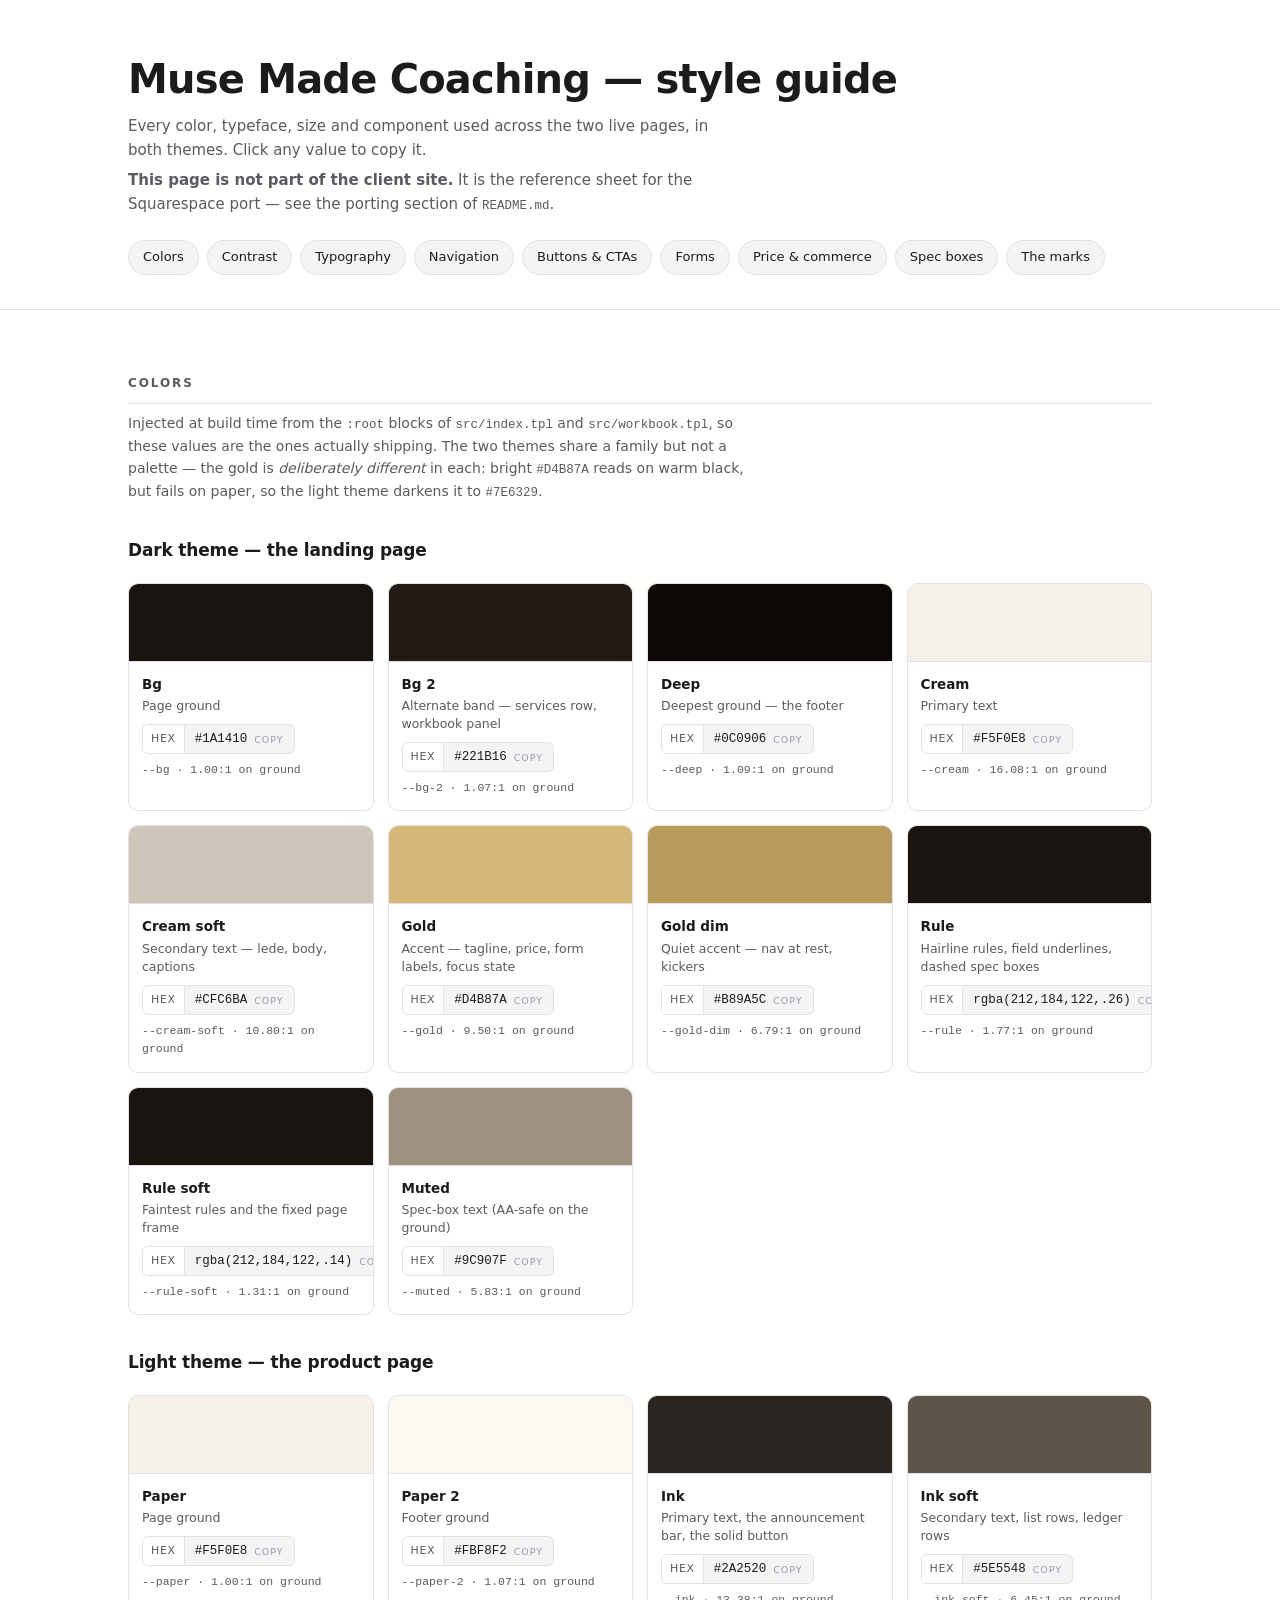
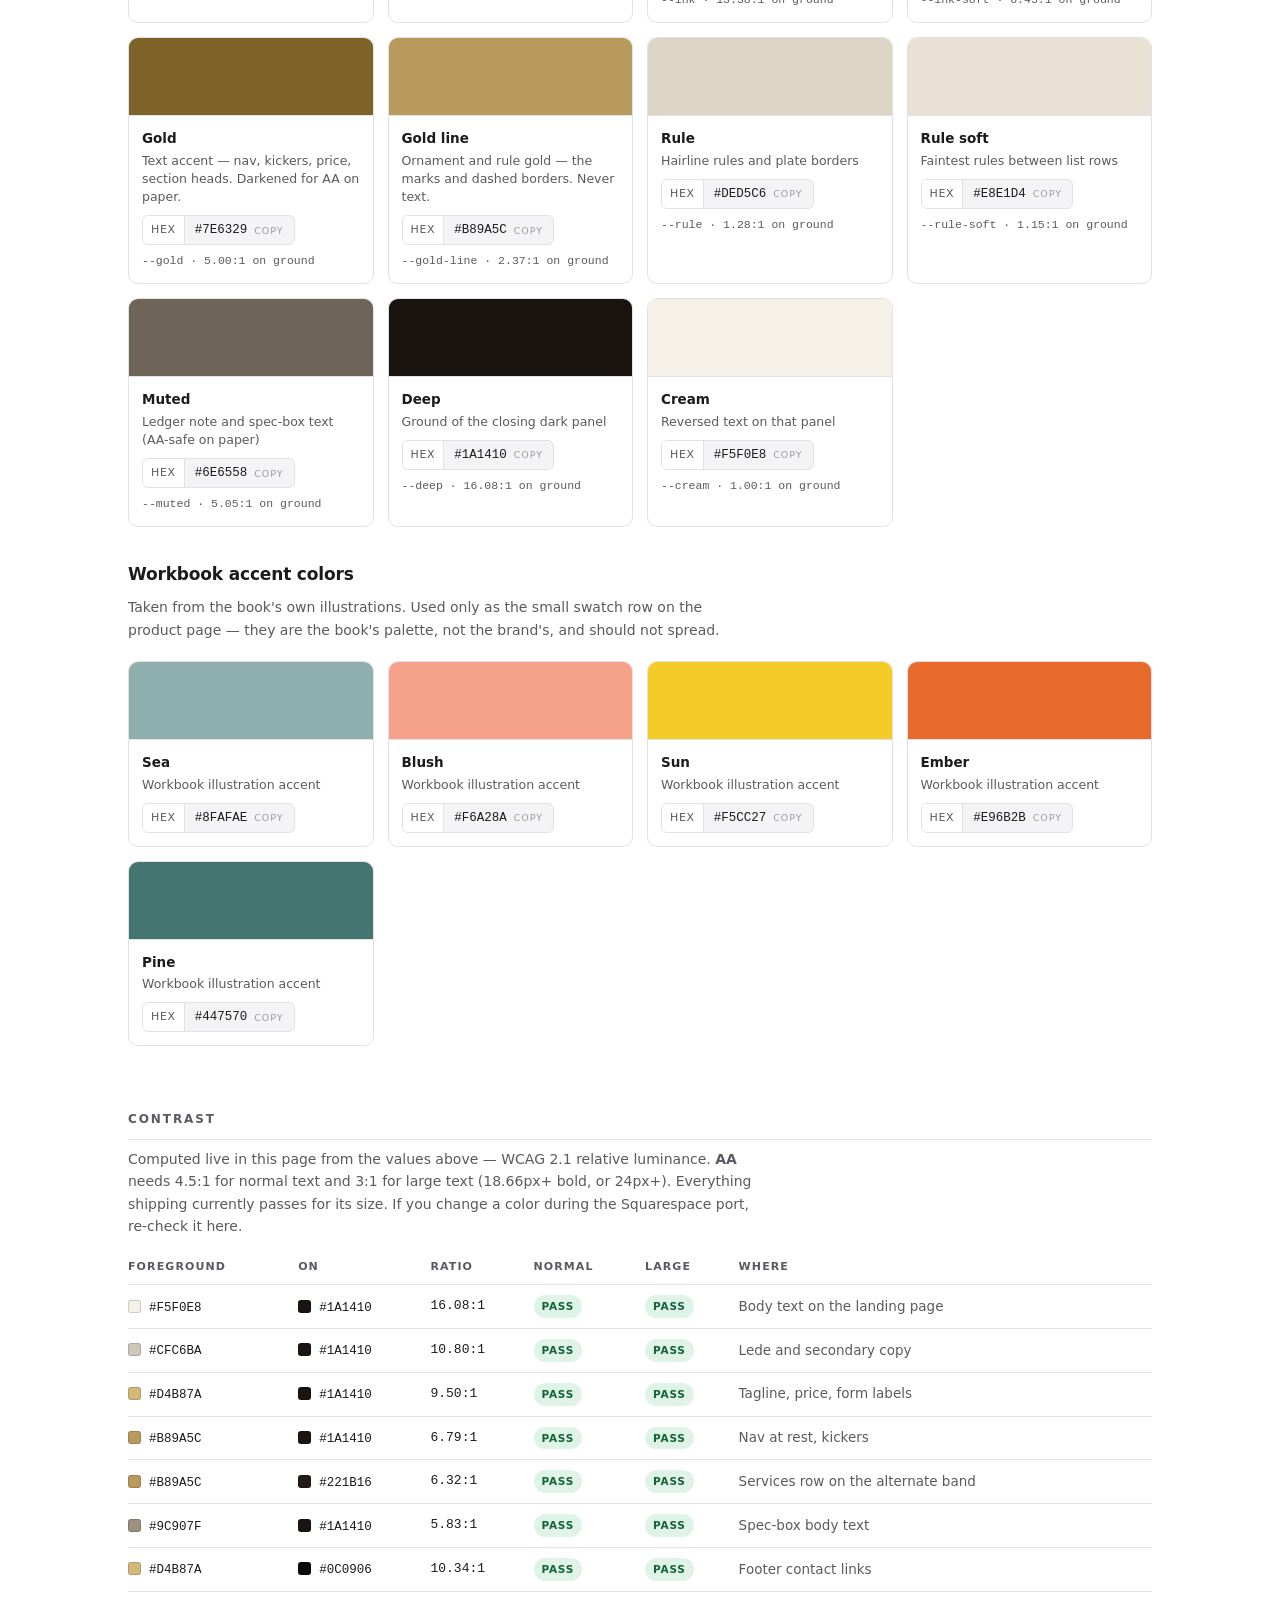
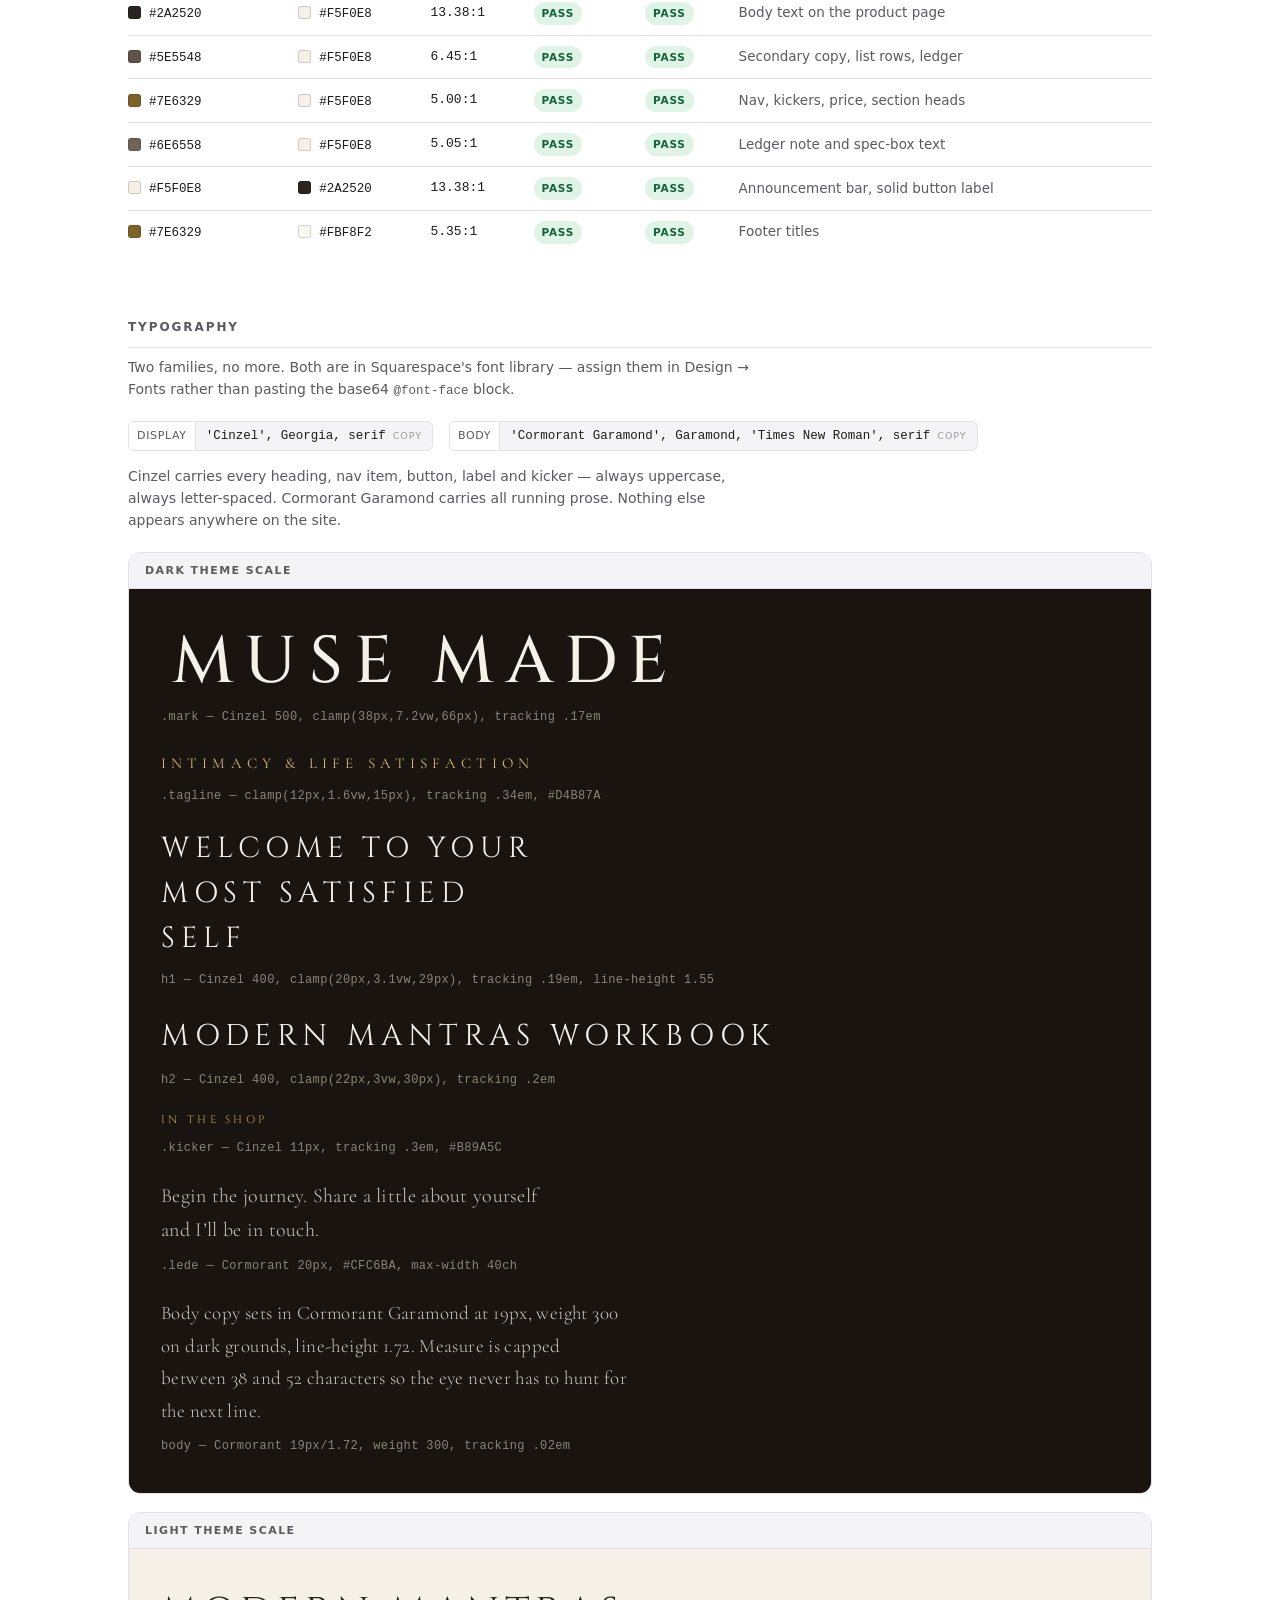
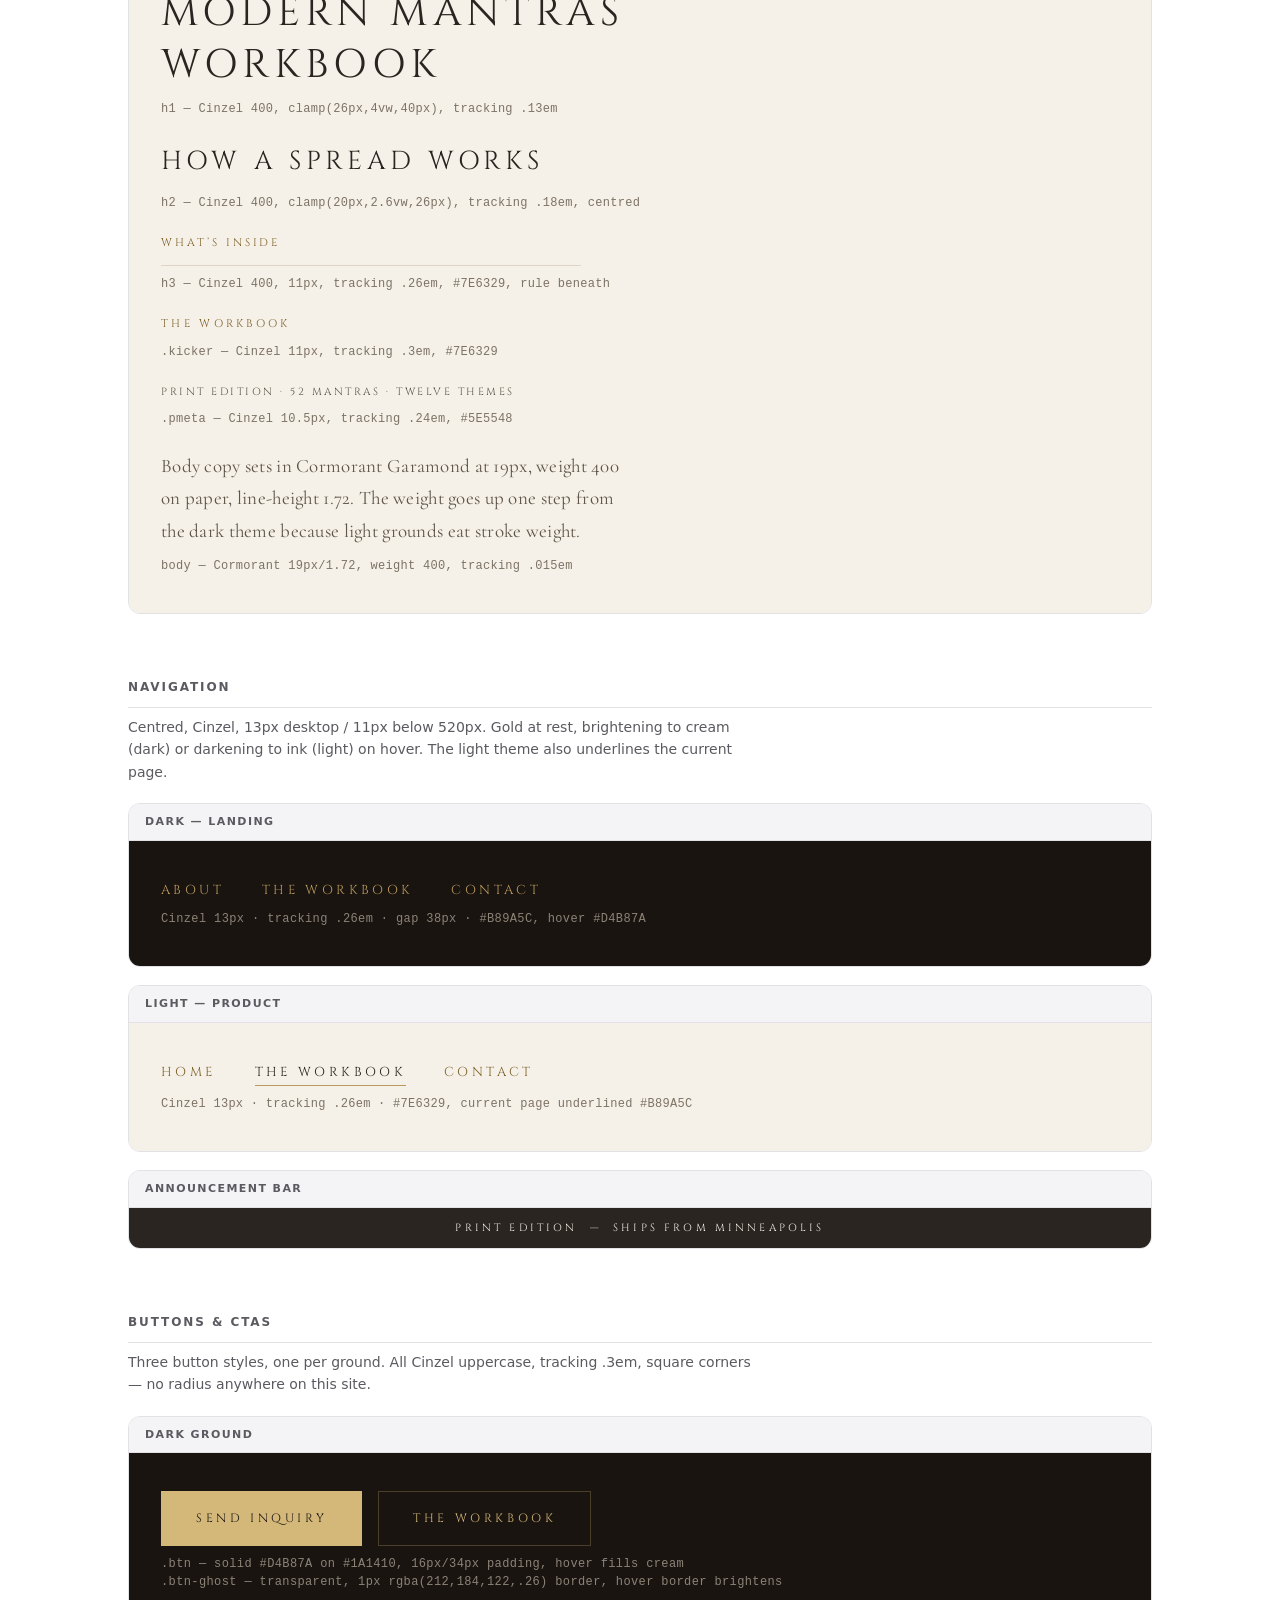
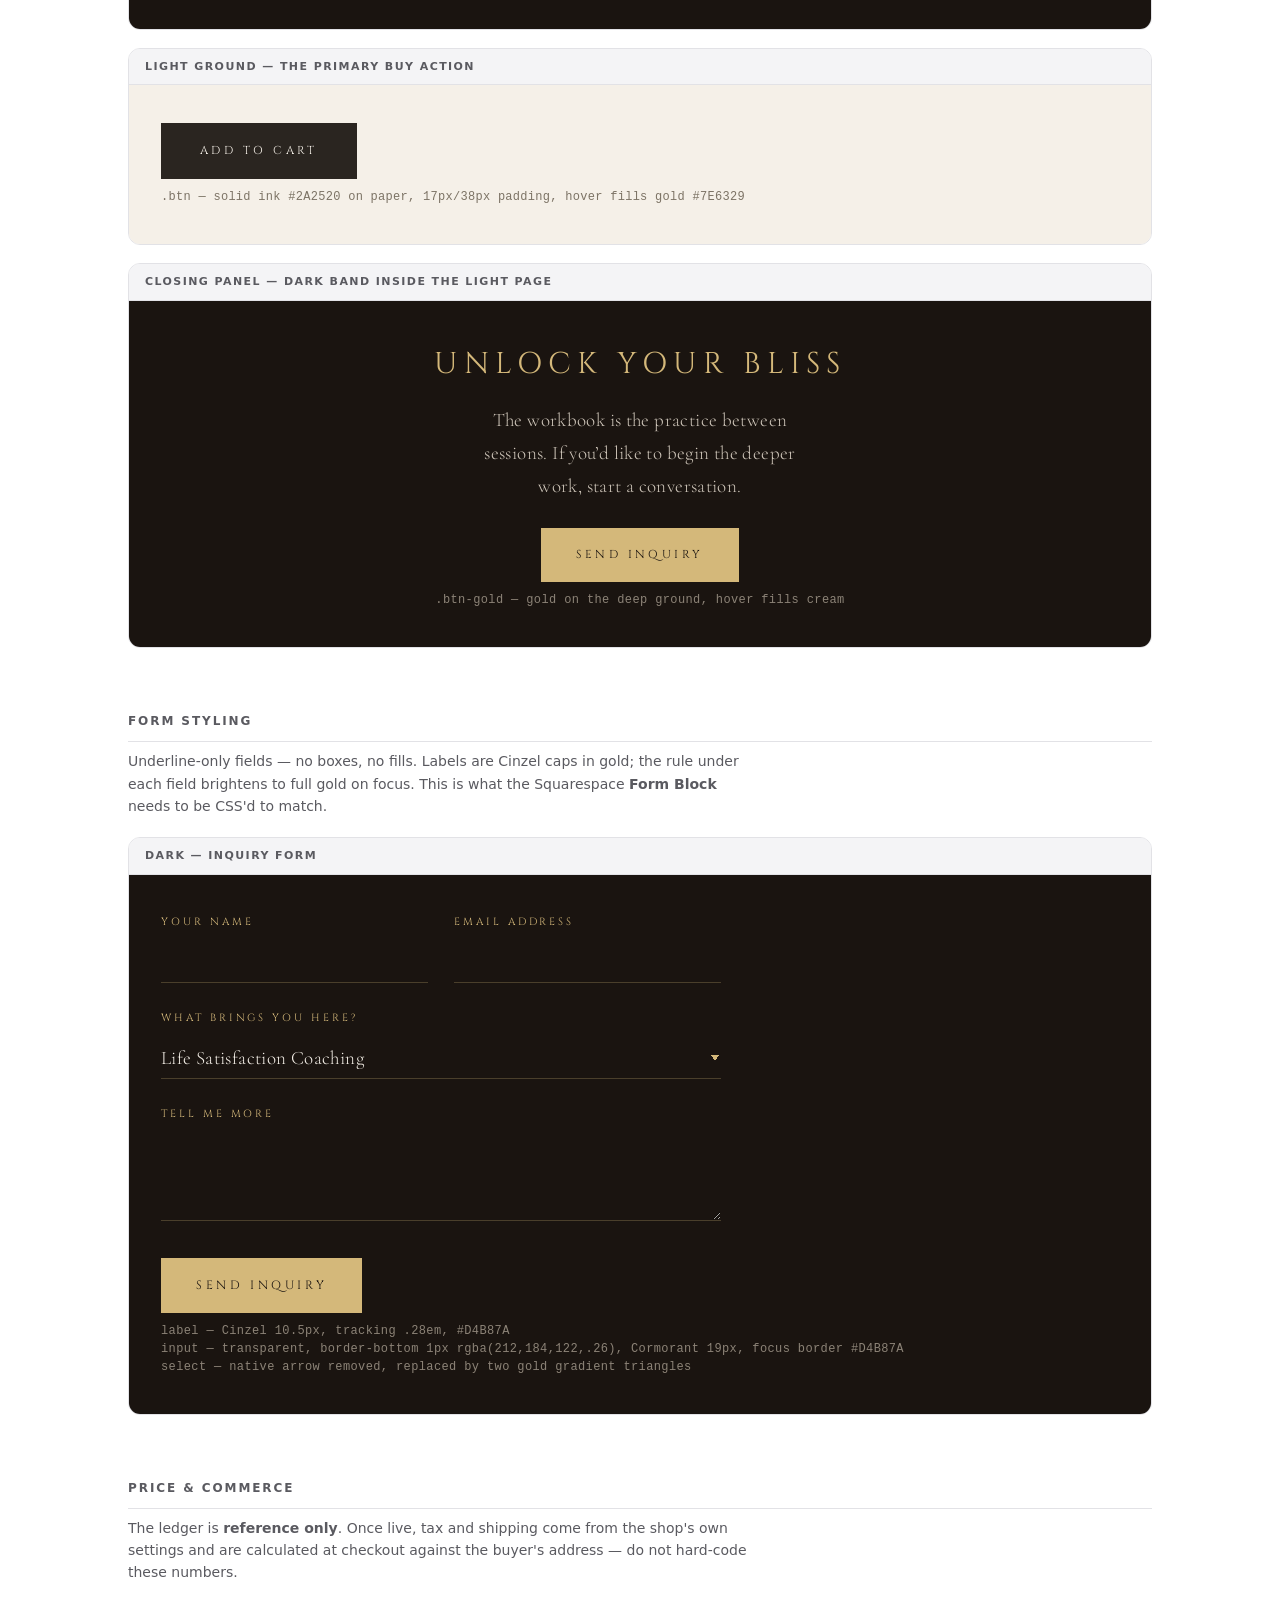
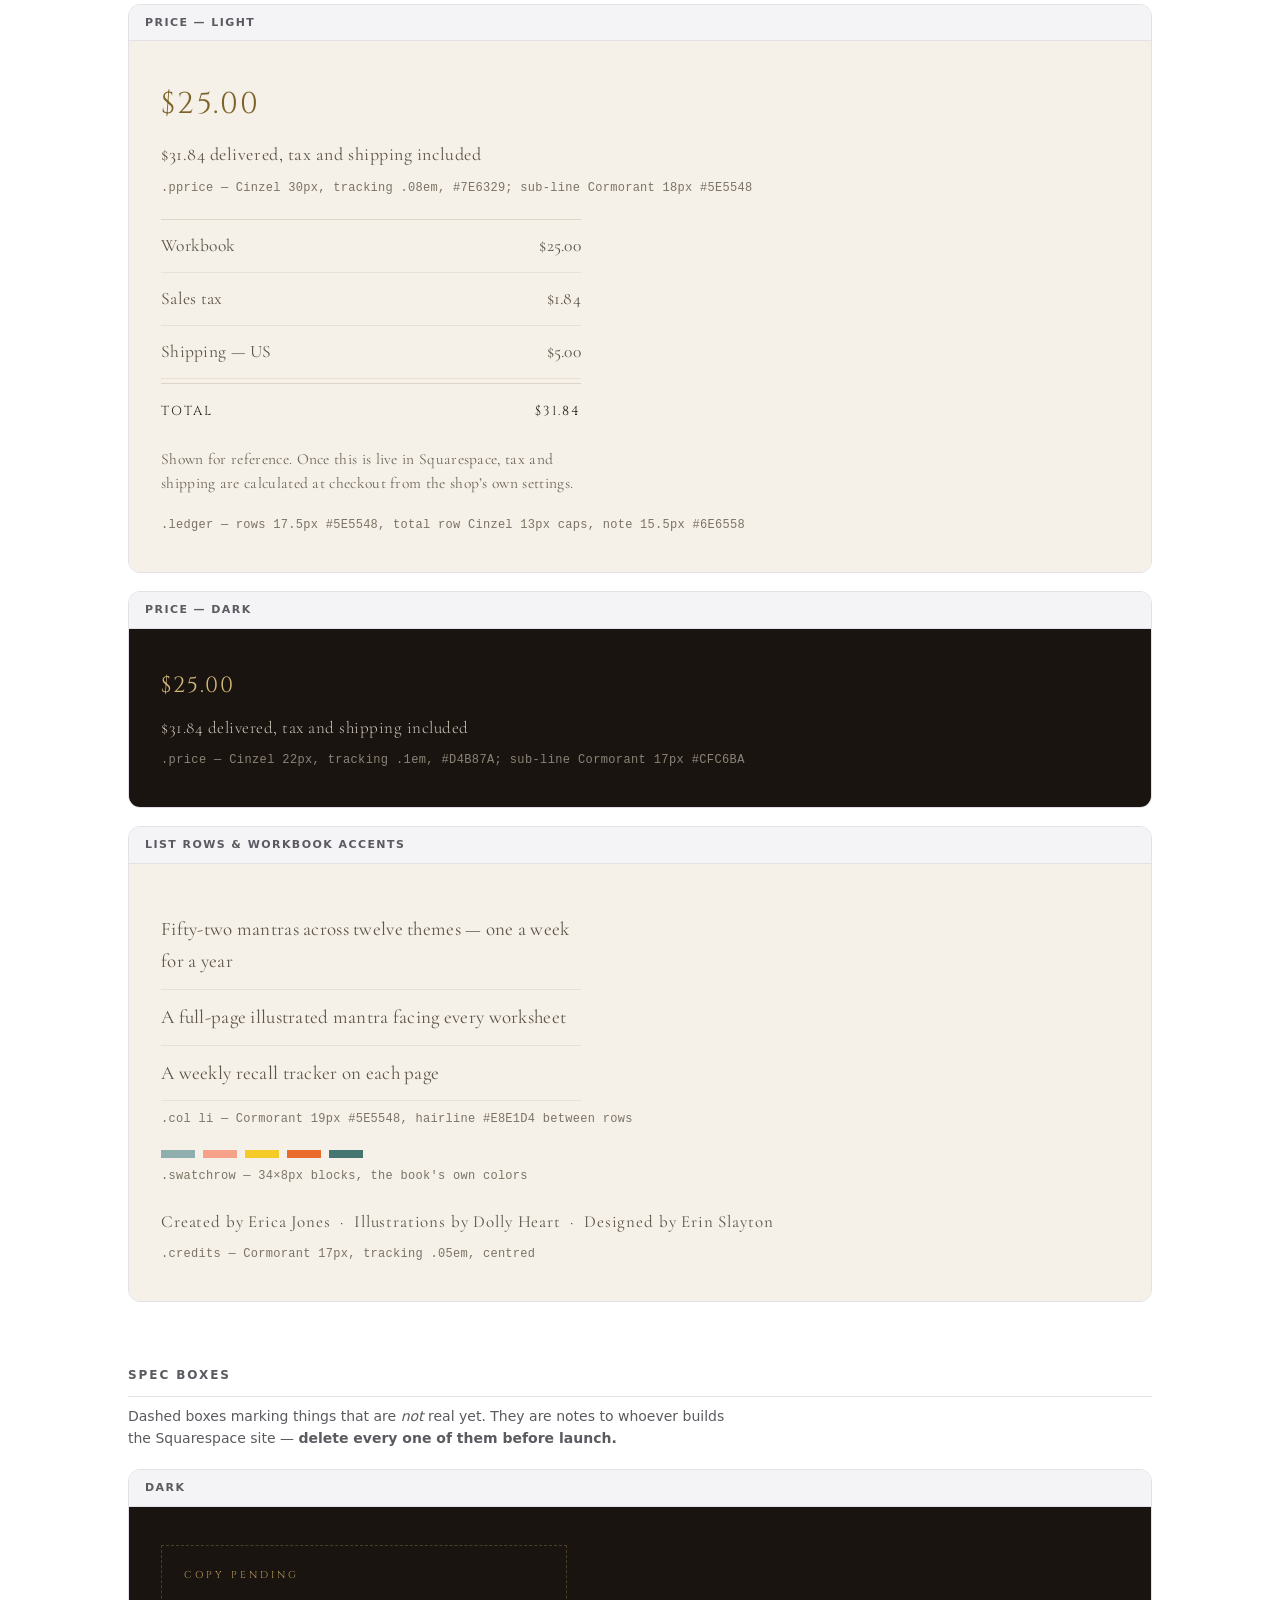
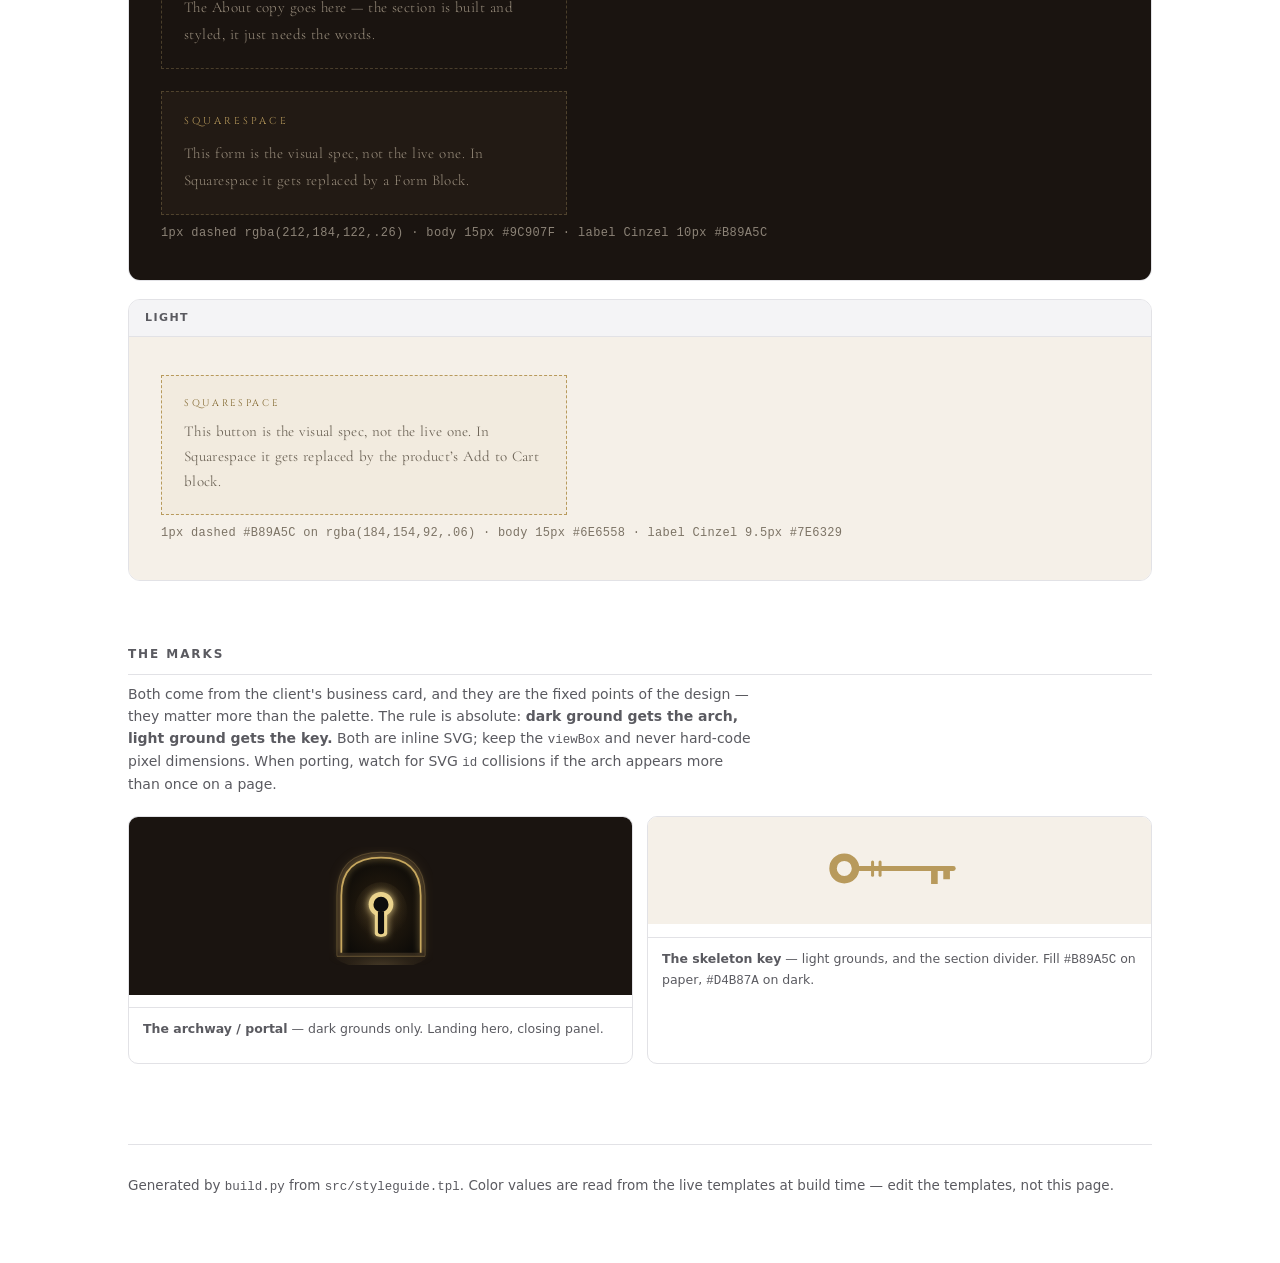
==== styleguide.html @ 62ad51b0 "updates and styleguide" ====
<!DOCTYPE html>
<html lang="en">
<head>
<meta charset="utf-8">
<meta name="viewport" content="width=device-width, initial-scale=1">
<title>Style Guide — Muse Made Coaching</title>
<meta name="description" content="Colors, type and components for the Muse Made Coaching site, in both the dark gilt and light paper themes. Reference sheet for the Squarespace port.">
<link rel="icon" href="[data-uri]">
<style>@font-face{font-family:'Cinzel';font-style:normal;font-weight:100 900;font-display:swap;src:url([data-uri]) format('woff2')}@font-face{font-family:'Cormorant Garamond';font-style:italic;font-weight:100 900;font-display:swap;src:url([data-uri]) format('woff2')}@font-face{font-family:'Cormorant Garamond';font-style:normal;font-weight:100 900;font-display:swap;src:url([data-uri]) format('woff2')}</style>
<style>
/* ============================================================
   This page is a REFERENCE SHEET, not part of the client site.
   Its own chrome is deliberately plain so the specimens read as
   the design and the page around them does not compete.
   Color values are injected at build time from the real
   templates — see build.py. They cannot drift.
   ============================================================ */
:root{
  --doc-bg:#FFFFFF;
  --doc-ink:#1B1B1D;
  --doc-soft:#5A5A60;
  --doc-rule:#E2E2E6;
  --doc-chip:#F4F4F6;
  --dark-bg:#1A1410;
  --paper-bg:#F5F0E8;
}
*{box-sizing:border-box}
html{scroll-behavior:smooth}
body{margin:0;background:var(--doc-bg);color:var(--doc-ink);
  font:400 15px/1.6 -apple-system,BlinkMacSystemFont,'Segoe UI',system-ui,sans-serif;
  -webkit-font-smoothing:antialiased}
.wrap{max-width:1080px;margin:0 auto;padding:0 28px}
code,.mono{font-family:ui-monospace,SFMono-Regular,'SF Mono',Menlo,Consolas,monospace;font-size:12.5px}

/* ---------- doc chrome ---------- */
.doc-head{border-bottom:1px solid var(--doc-rule);padding:56px 0 34px}
.doc-head h1{font-size:clamp(28px,4.4vw,40px);line-height:1.15;margin:0 0 12px;letter-spacing:-.02em}
.doc-head p{color:var(--doc-soft);max-width:62ch;margin:0 0 6px}

.toc{display:flex;flex-wrap:wrap;gap:8px;margin:24px 0 0}
.toc a{text-decoration:none;color:var(--doc-ink);background:var(--doc-chip);
  border:1px solid var(--doc-rule);border-radius:999px;padding:6px 14px;font-size:13px;transition:.15s}
.toc a:hover,.toc a:focus-visible{background:var(--doc-ink);color:#fff;border-color:var(--doc-ink)}

h2.sec{font-size:12px;letter-spacing:.16em;text-transform:uppercase;color:var(--doc-soft);
  margin:64px 0 6px;padding-bottom:10px;border-bottom:1px solid var(--doc-rule)}
h3.sub{font-size:17px;margin:34px 0 4px;letter-spacing:-.01em}
.note{color:var(--doc-soft);max-width:70ch;margin:8px 0 20px;font-size:14px}

/* ---------- copyable value chips ---------- */
.val{display:inline-flex;align-items:center;gap:0;border:1px solid var(--doc-rule);border-radius:6px;
  overflow:hidden;background:var(--doc-chip);vertical-align:middle}
.val b{font-weight:500;font-size:11px;letter-spacing:.06em;text-transform:uppercase;color:var(--doc-soft);
  padding:5px 8px;border-right:1px solid var(--doc-rule);background:#fff}
.copy{font-family:ui-monospace,SFMono-Regular,Menlo,Consolas,monospace;font-size:12.5px;
  border:0;background:transparent;color:var(--doc-ink);padding:5px 10px;cursor:pointer;
  display:inline-flex;align-items:center;gap:7px}
.copy:hover,.copy:focus-visible{background:#E8E8EC;outline:none}
.copy::after{content:"copy";font-family:inherit;font-size:9.5px;letter-spacing:.1em;text-transform:uppercase;
  color:#9A9AA2;font-family:-apple-system,system-ui,sans-serif}
.copy.done::after{content:"copied";color:#1E7A46}

/* ---------- color swatches ---------- */
.swatches{display:grid;grid-template-columns:repeat(auto-fill,minmax(232px,1fr));gap:14px;margin:18px 0 0}
.sw{border:1px solid var(--doc-rule);border-radius:10px;overflow:hidden;background:#fff}
.sw .chip{height:78px;display:block;border-bottom:1px solid var(--doc-rule)}
.sw .meta{padding:12px 13px 13px}
.sw .nm{font-weight:600;font-size:13.5px;margin:0 0 2px}
.sw .role{color:var(--doc-soft);font-size:12.5px;margin:0 0 9px;line-height:1.45}
.sw .var{display:block;color:var(--doc-soft);font-size:11.5px;margin:7px 0 0}

/* ---------- contrast table ---------- */
.ctab{width:100%;border-collapse:collapse;margin:16px 0 0;font-size:13.5px}
.ctab th{text-align:left;font-size:11px;letter-spacing:.1em;text-transform:uppercase;color:var(--doc-soft);
  border-bottom:1px solid var(--doc-rule);padding:0 12px 9px 0;font-weight:600}
.ctab td{border-bottom:1px solid var(--doc-rule);padding:10px 12px 10px 0;vertical-align:middle}
.ctab tr:last-child td{border-bottom:0}
.dot{display:inline-block;width:13px;height:13px;border-radius:3px;vertical-align:-2px;margin-right:8px;
  border:1px solid rgba(0,0,0,.16)}
.ratio{font-family:ui-monospace,Menlo,monospace;font-size:13px}
.pill{display:inline-block;font-size:10.5px;letter-spacing:.07em;text-transform:uppercase;font-weight:600;
  padding:3px 8px;border-radius:999px}
.pass{background:#DFF3E6;color:#12633A}
.large{background:#FFF2D6;color:#7A5410}
.fail{background:#FCE3E3;color:#95221F}

/* ---------- live specimen panels ---------- */
.panel{border-radius:12px;overflow:hidden;border:1px solid var(--doc-rule);margin:18px 0 0}
.panel > .bar{font-size:11px;letter-spacing:.13em;text-transform:uppercase;font-weight:600;
  padding:9px 16px;background:var(--doc-chip);color:var(--doc-soft);border-bottom:1px solid var(--doc-rule)}
.stage{padding:38px 32px}
.stage.dark{background:var(--dark-bg)}
.stage.light{background:var(--paper-bg)}
@media(max-width:560px){.stage{padding:26px 18px}}

.specrow{display:flex;flex-wrap:wrap;gap:16px;align-items:center}
.specstack > * + *{margin-top:22px}
.caption{font:400 12px/1.5 ui-monospace,Menlo,monospace;color:var(--doc-soft);margin:9px 0 0}
.stage.dark .caption{color:#8C8377}
.stage.light .caption{color:#7C7365}

/* ============================================================
   SPECIMENS — these rules are copied verbatim from the real
   templates so the page shows the actual components, not
   approximations. Prefixed .sg- to keep them off the doc chrome.
   ============================================================ */

/* --- dark theme specimens (index.tpl) --- */
.sg-d{font-family:'Cormorant Garamond',Garamond,'Times New Roman',serif;
  font-size:19px;line-height:1.72;font-weight:300;letter-spacing:.02em;color:#F5F0E8}
.sg-d .mark{font-family:'Cinzel',Georgia,serif;font-weight:500;text-transform:uppercase;
  font-size:clamp(38px,7.2vw,66px);line-height:1.08;letter-spacing:.17em;margin:0 0 0 .17em;color:#F5F0E8}
.sg-d .tagline{font-size:clamp(12px,1.6vw,15px);letter-spacing:.34em;text-transform:uppercase;
  color:#D4B87A;font-weight:400;margin:0;line-height:2}
.sg-d h1{font-family:'Cinzel',Georgia,serif;font-weight:400;text-transform:uppercase;
  font-size:clamp(20px,3.1vw,29px);line-height:1.55;letter-spacing:.19em;color:#F5F0E8;margin:0;max-width:23ch}
.sg-d h2{font-family:'Cinzel',Georgia,serif;font-weight:400;text-transform:uppercase;
  font-size:clamp(22px,3vw,30px);letter-spacing:.2em;margin:0;color:#F5F0E8}
.sg-d .kicker{font-family:'Cinzel',Georgia,serif;font-size:11px;letter-spacing:.3em;
  text-transform:uppercase;color:#B89A5C;margin:0}
.sg-d .nav{display:flex;gap:38px;font-family:'Cinzel',Georgia,serif;font-size:13px;
  letter-spacing:.26em;text-transform:uppercase;flex-wrap:wrap}
.sg-d .nav a{text-decoration:none;color:#B89A5C;transition:color .2s}
.sg-d .nav a:hover,.sg-d .nav a:focus-visible{color:#D4B87A}
.sg-d .lede{margin:0;max-width:40ch;font-size:20px;color:#CFC6BA;letter-spacing:.015em}
.sg-d .price{font-family:'Cinzel',Georgia,serif;font-size:22px;letter-spacing:.1em;color:#D4B87A;margin:0}
.sg-d .price small{font-family:'Cormorant Garamond',Garamond,serif;font-size:17px;letter-spacing:.03em;
  color:#CFC6BA;text-transform:none;display:block;margin-top:8px}
.sg-d .btn{display:inline-block;font-family:'Cinzel',Georgia,serif;font-size:12px;letter-spacing:.3em;
  text-transform:uppercase;padding:16px 34px;text-decoration:none;background:#D4B87A;color:#1A1410;
  border:1px solid #D4B87A;transition:.2s;cursor:pointer}
.sg-d .btn:hover{background:#F5F0E8;border-color:#F5F0E8}
.sg-d .btn-ghost{background:transparent;color:#D4B87A;border-color:rgba(212,184,122,.26)}
.sg-d .btn-ghost:hover{background:transparent;color:#F5F0E8;border-color:#D4B87A}
.sg-d label{display:block;font-family:'Cinzel',Georgia,serif;font-size:10.5px;letter-spacing:.28em;
  text-transform:uppercase;color:#D4B87A;margin-bottom:10px}
.sg-d input,.sg-d select,.sg-d textarea{width:100%;background:transparent;border:0;
  border-bottom:1px solid rgba(212,184,122,.26);color:#F5F0E8;
  font-family:'Cormorant Garamond',Garamond,serif;font-size:19px;font-weight:300;letter-spacing:.02em;
  padding:9px 0;transition:border-color .2s}
.sg-d input:focus,.sg-d select:focus,.sg-d textarea:focus{outline:none;border-bottom-color:#D4B87A}
.sg-d select{appearance:none;border-radius:0;
  background-image:linear-gradient(45deg,transparent 50%,#D4B87A 50%),linear-gradient(135deg,#D4B87A 50%,transparent 50%);
  background-position:right 6px center,right 1px center;background-size:5px 5px,5px 5px;background-repeat:no-repeat}
.sg-d select option{background:#221B16;color:#F5F0E8}
.sg-d .todo,.sg-d .sqs{border:1px dashed rgba(212,184,122,.26);padding:20px 22px;max-width:58ch;
  font-size:15px;line-height:1.8;color:#9C907F;letter-spacing:.03em}
.sg-d .sqs{background:rgba(212,184,122,.04)}
.sg-d .todo b,.sg-d .sqs b{font-family:'Cinzel',Georgia,serif;display:block;font-size:10px;
  letter-spacing:.3em;text-transform:uppercase;color:#B89A5C;margin-bottom:10px;font-weight:400}
.sg-d .svcrow{display:flex;flex-wrap:wrap;background:#221B16;border-top:1px solid rgba(212,184,122,.14);
  border-bottom:1px solid rgba(212,184,122,.14)}
.sg-d .svcrow span{font-family:'Cinzel',Georgia,serif;font-size:11px;letter-spacing:.26em;
  text-transform:uppercase;color:#B89A5C;padding:22px 26px;position:relative}
.sg-d .svcrow span+span::before{content:"";position:absolute;left:0;top:50%;transform:translateY(-50%);
  width:1px;height:13px;background:rgba(212,184,122,.26)}

/* --- light theme specimens (workbook.tpl) --- */
.sg-l{font-family:'Cormorant Garamond',Garamond,'Times New Roman',serif;
  font-size:19px;line-height:1.72;font-weight:400;letter-spacing:.015em;color:#2A2520}
.sg-l h1{font-family:'Cinzel',Georgia,serif;font-weight:400;text-transform:uppercase;
  font-size:clamp(26px,4vw,40px);line-height:1.3;letter-spacing:.13em;margin:0}
.sg-l h2{font-family:'Cinzel',Georgia,serif;font-weight:400;text-transform:uppercase;
  font-size:clamp(20px,2.6vw,26px);letter-spacing:.18em;margin:0}
.sg-l h3{font-family:'Cinzel',Georgia,serif;font-weight:400;font-size:11px;letter-spacing:.26em;
  text-transform:uppercase;color:#7E6329;margin:0;padding-bottom:12px;border-bottom:1px solid #DED5C6}
.sg-l .kicker{font-family:'Cinzel',Georgia,serif;font-size:11px;letter-spacing:.3em;
  text-transform:uppercase;color:#7E6329;margin:0}
.sg-l .nav{display:flex;gap:38px;font-family:'Cinzel',Georgia,serif;font-size:13px;
  letter-spacing:.26em;text-transform:uppercase;flex-wrap:wrap}
.sg-l .nav a{text-decoration:none;color:#7E6329;border-bottom:1px solid transparent;
  padding-bottom:2px;transition:.2s}
.sg-l .nav a:hover,.sg-l .nav a.on{color:#2A2520;border-color:#B89A5C}
.sg-l .notice{background:#2A2520;color:#F5F0E8;text-align:center;padding:11px 20px;
  font-family:'Cinzel',Georgia,serif;font-size:10.5px;letter-spacing:.3em;text-transform:uppercase}
.sg-l .pmeta{font-family:'Cinzel',Georgia,serif;font-size:10.5px;letter-spacing:.24em;
  text-transform:uppercase;color:#5E5548;margin:0}
.sg-l .pprice{font-family:'Cinzel',Georgia,serif;font-size:30px;letter-spacing:.08em;color:#7E6329;margin:0}
.sg-l .pprice span{font-family:'Cormorant Garamond',Garamond,serif;font-size:18px;letter-spacing:.03em;
  color:#5E5548;text-transform:none;display:block;margin-top:8px}
.sg-l .blurb{color:#5E5548;margin:0}
.sg-l .btn{display:inline-block;font-family:'Cinzel',Georgia,serif;font-size:11.5px;letter-spacing:.3em;
  text-transform:uppercase;padding:17px 38px;text-decoration:none;cursor:pointer;background:#2A2520;
  color:#F5F0E8;border:1px solid #2A2520;transition:.2s}
.sg-l .btn:hover{background:#7E6329;border-color:#7E6329;color:#fff}
.sg-l .btn-gold{background:#D4B87A;border-color:#D4B87A;color:#1A1410}
.sg-l .btn-gold:hover{background:#F5F0E8;border-color:#F5F0E8;color:#1A1410}
.sg-l .ledger{border-top:1px solid #DED5C6;font-size:17.5px;max-width:420px}
.sg-l .ledger div{display:flex;justify-content:space-between;gap:20px;padding:11px 0;
  border-bottom:1px solid #E8E1D4;color:#5E5548}
.sg-l .ledger div.total{border-bottom:0;border-top:1px solid #DED5C6;color:#2A2520;
  font-family:'Cinzel',Georgia,serif;font-size:13px;letter-spacing:.16em;text-transform:uppercase;
  padding:16px 0 0;margin-top:4px}
.sg-l .ledger .note{display:block;font-size:15.5px;color:#6E6558;padding:16px 0 0;border:0;
  letter-spacing:.02em;line-height:1.6}
.sg-l .sqs{border:1px dashed #B89A5C;background:rgba(184,154,92,.06);padding:20px 22px;
  font-size:15px;line-height:1.65;color:#6E6558;letter-spacing:.02em;max-width:58ch}
.sg-l .sqs b{font-family:'Cinzel',Georgia,serif;display:block;font-size:9.5px;letter-spacing:.28em;
  text-transform:uppercase;color:#7E6329;margin-bottom:8px;font-weight:400}
.sg-l .col li{list-style:none;padding:11px 0;border-bottom:1px solid #E8E1D4;color:#5E5548}
.sg-l .col ul{margin:0;padding:0;max-width:420px}
.sg-l .credits{color:#5E5548;font-size:17px;letter-spacing:.05em;margin:0}
.sg-l .swatchrow{display:flex;gap:8px}
.sg-l .swatchrow i{display:block;width:34px;height:8px}

/* the two marks */
.marks{display:grid;grid-template-columns:repeat(auto-fit,minmax(200px,1fr));gap:14px;margin:18px 0 0}
.markbox{border:1px solid var(--doc-rule);border-radius:10px;overflow:hidden}
.markbox .in{display:flex;align-items:center;justify-content:center;padding:30px}
.markbox .cap{border-top:1px solid var(--doc-rule);padding:11px 14px;font-size:12.5px;color:var(--doc-soft)}

footer.doc{border-top:1px solid var(--doc-rule);margin-top:80px;padding:30px 0 70px;
  color:var(--doc-soft);font-size:13.5px}

@media print{.toc,.copy::after{display:none}}
</style>
</head>
<body>

<div class="doc-head">
  <div class="wrap">
    <h1>Muse Made Coaching — style guide</h1>
    <p>Every color, typeface, size and component used across the two live pages, in both
       themes. Click any value to copy it.</p>
    <p><b>This page is not part of the client site.</b> It is the reference sheet for the
       Squarespace port — see the porting section of <code>README.md</code>.</p>
    <nav class="toc">
      <a href="#colors">Colors</a>
      <a href="#contrast">Contrast</a>
      <a href="#type">Typography</a>
      <a href="#nav">Navigation</a>
      <a href="#buttons">Buttons &amp; CTAs</a>
      <a href="#forms">Forms</a>
      <a href="#commerce">Price &amp; commerce</a>
      <a href="#notes">Spec boxes</a>
      <a href="#marks">The marks</a>
    </nav>
  </div>
</div>

<div class="wrap">

<!-- ==================== COLORS ==================== -->
<h2 class="sec" id="colors">Colors</h2>
<p class="note">Injected at build time from the <code>:root</code> blocks of
   <code>src/index.tpl</code> and <code>src/workbook.tpl</code>, so these values are the ones
   actually shipping. The two themes share a family but not a palette — the gold is
   <em>deliberately different</em> in each: bright <code>#D4B87A</code> reads on warm black,
   but fails on paper, so the light theme darkens it to <code>#7E6329</code>.</p>

<h3 class="sub">Dark theme — the landing page</h3>
<div class="swatches" id="sw-dark"></div>

<h3 class="sub">Light theme — the product page</h3>
<div class="swatches" id="sw-light"></div>

<h3 class="sub">Workbook accent colors</h3>
<p class="note">Taken from the book's own illustrations. Used only as the small swatch row on
   the product page — they are the book's palette, not the brand's, and should not spread.</p>
<div class="swatches" id="sw-accent"></div>

<!-- ==================== CONTRAST ==================== -->
<h2 class="sec" id="contrast">Contrast</h2>
<p class="note">Computed live in this page from the values above — WCAG 2.1 relative luminance.
   <b>AA</b> needs 4.5:1 for normal text and 3:1 for large text (18.66px+ bold, or 24px+).
   Everything shipping currently passes for its size. If you change a color during the
   Squarespace port, re-check it here.</p>
<table class="ctab" id="ctab">
  <thead><tr><th>Foreground</th><th>On</th><th>Ratio</th><th>Normal</th><th>Large</th><th>Where</th></tr></thead>
  <tbody></tbody>
</table>

<!-- ==================== TYPOGRAPHY ==================== -->
<h2 class="sec" id="type">Typography</h2>
<p class="note">Two families, no more. Both are in Squarespace's font library — assign them in
   Design → Fonts rather than pasting the base64 <code>@font-face</code> block.</p>

<div class="specrow" style="margin:18px 0 0">
  <span class="val"><b>Display</b><button class="copy">'Cinzel', Georgia, serif</button></span>
  <span class="val"><b>Body</b><button class="copy">'Cormorant Garamond', Garamond, 'Times New Roman', serif</button></span>
</div>
<p class="note" style="margin-top:14px">Cinzel carries every heading, nav item, button, label
   and kicker — always uppercase, always letter-spaced. Cormorant Garamond carries all running
   prose. Nothing else appears anywhere on the site.</p>

<div class="panel">
  <div class="bar">Dark theme scale</div>
  <div class="stage dark sg-d specstack">
    <div><p class="mark">Muse Made</p><p class="caption">.mark — Cinzel 500, clamp(38px,7.2vw,66px), tracking .17em</p></div>
    <div><p class="tagline">Intimacy &amp; Life Satisfaction</p><p class="caption">.tagline — clamp(12px,1.6vw,15px), tracking .34em, #D4B87A</p></div>
    <div><h1>Welcome to your most satisfied self</h1><p class="caption">h1 — Cinzel 400, clamp(20px,3.1vw,29px), tracking .19em, line-height 1.55</p></div>
    <div><h2>Modern Mantras Workbook</h2><p class="caption">h2 — Cinzel 400, clamp(22px,3vw,30px), tracking .2em</p></div>
    <div><p class="kicker">In the shop</p><p class="caption">.kicker — Cinzel 11px, tracking .3em, #B89A5C</p></div>
    <div><p class="lede">Begin the journey. Share a little about yourself and I&rsquo;ll be in touch.</p><p class="caption">.lede — Cormorant 20px, #CFC6BA, max-width 40ch</p></div>
    <div><p style="margin:0;max-width:52ch;color:#CFC6BA">Body copy sets in Cormorant Garamond at 19px, weight 300 on dark grounds, line-height 1.72. Measure is capped between 38 and 52 characters so the eye never has to hunt for the next line.</p><p class="caption">body — Cormorant 19px/1.72, weight 300, tracking .02em</p></div>
  </div>
</div>

<div class="panel">
  <div class="bar">Light theme scale</div>
  <div class="stage light sg-l specstack">
    <div><h1>Modern Mantras<br>Workbook</h1><p class="caption">h1 — Cinzel 400, clamp(26px,4vw,40px), tracking .13em</p></div>
    <div><h2>How a spread works</h2><p class="caption">h2 — Cinzel 400, clamp(20px,2.6vw,26px), tracking .18em, centred</p></div>
    <div><h3 style="max-width:420px">What&rsquo;s inside</h3><p class="caption">h3 — Cinzel 400, 11px, tracking .26em, #7E6329, rule beneath</p></div>
    <div><p class="kicker">The Workbook</p><p class="caption">.kicker — Cinzel 11px, tracking .3em, #7E6329</p></div>
    <div><p class="pmeta">Print edition &middot; 52 mantras &middot; Twelve themes</p><p class="caption">.pmeta — Cinzel 10.5px, tracking .24em, #5E5548</p></div>
    <div><p class="blurb" style="max-width:52ch">Body copy sets in Cormorant Garamond at 19px, weight 400 on paper, line-height 1.72. The weight goes up one step from the dark theme because light grounds eat stroke weight.</p><p class="caption">body — Cormorant 19px/1.72, weight 400, tracking .015em</p></div>
  </div>
</div>

<!-- ==================== NAV ==================== -->
<h2 class="sec" id="nav">Navigation</h2>
<p class="note">Centred, Cinzel, 13px desktop / 11px below 520px. Gold at rest, brightening to
   cream (dark) or darkening to ink (light) on hover. The light theme also underlines the
   current page.</p>

<div class="panel">
  <div class="bar">Dark — landing</div>
  <div class="stage dark sg-d">
    <div class="nav"><a href="#nav">About</a><a href="#nav">The Workbook</a><a href="#nav">Contact</a></div>
    <p class="caption">Cinzel 13px · tracking .26em · gap 38px · #B89A5C, hover #D4B87A</p>
  </div>
</div>

<div class="panel">
  <div class="bar">Light — product</div>
  <div class="stage light sg-l">
    <div class="nav"><a href="#nav">Home</a><a href="#nav" class="on">The Workbook</a><a href="#nav">Contact</a></div>
    <p class="caption">Cinzel 13px · tracking .26em · #7E6329, current page underlined #B89A5C</p>
  </div>
</div>

<div class="panel">
  <div class="bar">Announcement bar</div>
  <div class="stage light" style="padding:0">
    <div class="sg-l"><div class="notice">Print edition &nbsp;&mdash;&nbsp; ships from Minneapolis</div></div>
  </div>
</div>

<!-- ==================== BUTTONS ==================== -->
<h2 class="sec" id="buttons">Buttons &amp; CTAs</h2>
<p class="note">Three button styles, one per ground. All Cinzel uppercase, tracking .3em,
   square corners — no radius anywhere on this site.</p>

<div class="panel">
  <div class="bar">Dark ground</div>
  <div class="stage dark sg-d">
    <div class="specrow">
      <a class="btn" href="#buttons">Send Inquiry</a>
      <a class="btn btn-ghost" href="#buttons">The Workbook</a>
    </div>
    <p class="caption">.btn — solid #D4B87A on #1A1410, 16px/34px padding, hover fills cream<br>
       .btn-ghost — transparent, 1px rgba(212,184,122,.26) border, hover border brightens</p>
  </div>
</div>

<div class="panel">
  <div class="bar">Light ground — the primary buy action</div>
  <div class="stage light sg-l">
    <div class="specrow"><a class="btn" href="#buttons">Add to Cart</a></div>
    <p class="caption">.btn — solid ink #2A2520 on paper, 17px/38px padding, hover fills gold #7E6329</p>
  </div>
</div>

<div class="panel">
  <div class="bar">Closing panel — dark band inside the light page</div>
  <div class="stage dark sg-d" style="text-align:center">
    <h2 style="color:#D4B87A;margin-bottom:14px">Unlock Your Bliss</h2>
    <p style="color:#CFC6BA;max-width:38ch;margin:0 auto 26px">The workbook is the practice
       between sessions. If you&rsquo;d like to begin the deeper work, start a conversation.</p>
    <a class="btn sg-l btn-gold" style="font-size:11.5px" href="#buttons">Send Inquiry</a>
    <p class="caption">.btn-gold — gold on the deep ground, hover fills cream</p>
  </div>
</div>

<!-- ==================== FORMS ==================== -->
<h2 class="sec" id="forms">Form styling</h2>
<p class="note">Underline-only fields — no boxes, no fills. Labels are Cinzel caps in gold; the
   rule under each field brightens to full gold on focus. This is what the Squarespace
   <b>Form Block</b> needs to be CSS'd to match.</p>

<div class="panel">
  <div class="bar">Dark — inquiry form</div>
  <div class="stage dark sg-d">
    <div style="display:grid;gap:26px;max-width:560px">
      <div style="display:grid;grid-template-columns:1fr 1fr;gap:26px">
        <div><label for="sg-n">Your Name</label><input id="sg-n" type="text"></div>
        <div><label for="sg-e">Email Address</label><input id="sg-e" type="email"></div>
      </div>
      <div>
        <label for="sg-s">What brings you here?</label>
        <select id="sg-s">
          <option>Life Satisfaction Coaching</option>
          <option>Intimacy Coaching</option>
          <option>Hypnotherapy</option>
          <option>Speaking Engagement</option>
          <option>Something else</option>
        </select>
      </div>
      <div><label for="sg-m">Tell me more</label><textarea id="sg-m" rows="3"></textarea></div>
      <div><a class="btn" href="#forms">Send Inquiry</a></div>
    </div>
    <p class="caption">label — Cinzel 10.5px, tracking .28em, #D4B87A<br>
       input — transparent, border-bottom 1px rgba(212,184,122,.26), Cormorant 19px, focus border #D4B87A<br>
       select — native arrow removed, replaced by two gold gradient triangles</p>
  </div>
</div>

<!-- ==================== COMMERCE ==================== -->
<h2 class="sec" id="commerce">Price &amp; commerce</h2>
<p class="note">The ledger is <b>reference only</b>. Once live, tax and shipping come from the
   shop's own settings and are calculated at checkout against the buyer's address — do not
   hard-code these numbers.</p>

<div class="panel">
  <div class="bar">Price — light</div>
  <div class="stage light sg-l specstack">
    <div>
      <p class="pprice">$25.00<span>$31.84 delivered, tax and shipping included</span></p>
      <p class="caption">.pprice — Cinzel 30px, tracking .08em, #7E6329; sub-line Cormorant 18px #5E5548</p>
    </div>
    <div>
      <div class="ledger">
        <div><span>Workbook</span><span>$25.00</span></div>
        <div><span>Sales tax</span><span>$1.84</span></div>
        <div><span>Shipping &mdash; US</span><span>$5.00</span></div>
        <div class="total"><span>Total</span><span>$31.84</span></div>
        <span class="note">Shown for reference. Once this is live in Squarespace, tax and
          shipping are calculated at checkout from the shop&rsquo;s own settings.</span>
      </div>
      <p class="caption">.ledger — rows 17.5px #5E5548, total row Cinzel 13px caps, note 15.5px #6E6558</p>
    </div>
  </div>
</div>

<div class="panel">
  <div class="bar">Price — dark</div>
  <div class="stage dark sg-d">
    <p class="price">$25.00<small>$31.84 delivered, tax and shipping included</small></p>
    <p class="caption">.price — Cinzel 22px, tracking .1em, #D4B87A; sub-line Cormorant 17px #CFC6BA</p>
  </div>
</div>

<div class="panel">
  <div class="bar">List rows &amp; workbook accents</div>
  <div class="stage light sg-l specstack">
    <div class="col"><ul>
      <li>Fifty-two mantras across twelve themes &mdash; one a week for a year</li>
      <li>A full-page illustrated mantra facing every worksheet</li>
      <li>A weekly recall tracker on each page</li>
    </ul><p class="caption">.col li — Cormorant 19px #5E5548, hairline #E8E1D4 between rows</p></div>
    <div>
      <div class="swatchrow" id="accentrow"></div>
      <p class="caption">.swatchrow — 34&times;8px blocks, the book's own colors</p>
    </div>
    <div><p class="credits">Created by Erica Jones &nbsp;&middot;&nbsp; Illustrations by Dolly Heart &nbsp;&middot;&nbsp; Designed by Erin Slayton</p>
      <p class="caption">.credits — Cormorant 17px, tracking .05em, centred</p></div>
  </div>
</div>

<!-- ==================== SPEC BOXES ==================== -->
<h2 class="sec" id="notes">Spec boxes</h2>
<p class="note">Dashed boxes marking things that are <em>not</em> real yet. They are notes to
   whoever builds the Squarespace site &mdash; <b>delete every one of them before launch.</b></p>

<div class="panel">
  <div class="bar">Dark</div>
  <div class="stage dark sg-d specstack">
    <div class="todo"><b>Copy pending</b>The About copy goes here — the section is built and
      styled, it just needs the words.</div>
    <div class="sqs"><b>Squarespace</b>This form is the visual spec, not the live one. In
      Squarespace it gets replaced by a Form Block.</div>
    <p class="caption">1px dashed rgba(212,184,122,.26) · body 15px #9C907F · label Cinzel 10px #B89A5C</p>
  </div>
</div>

<div class="panel">
  <div class="bar">Light</div>
  <div class="stage light sg-l">
    <div class="sqs"><b>Squarespace</b>This button is the visual spec, not the live one. In
      Squarespace it gets replaced by the product&rsquo;s Add to Cart block.</div>
    <p class="caption">1px dashed #B89A5C on rgba(184,154,92,.06) · body 15px #6E6558 · label Cinzel 9.5px #7E6329</p>
  </div>
</div>

<!-- ==================== MARKS ==================== -->
<h2 class="sec" id="marks">The marks</h2>
<p class="note">Both come from the client's business card, and they are the fixed points of the
   design — they matter more than the palette. The rule is absolute:
   <b>dark ground gets the arch, light ground gets the key.</b> Both are inline SVG; keep the
   <code>viewBox</code> and never hard-code pixel dimensions. When porting, watch for SVG
   <code>id</code> collisions if the arch appears more than once on a page.</p>

<div class="marks">
  <div class="markbox">
    <div class="in" style="background:#1A1410">
      <svg viewBox="0 0 118 134" width="104" fill="none" xmlns="http://www.w3.org/2000/svg" role="img" aria-label="The lit archway mark, gold on warm black">
        <defs>
          <radialGradient id="sgFloor" cx="50%" cy="95%" r="65%">
            <stop offset="0%" stop-color="#d4b87a" stop-opacity=".26"/>
            <stop offset="55%" stop-color="#b89a5c" stop-opacity=".09"/>
            <stop offset="100%" stop-color="#b89a5c" stop-opacity="0"/>
          </radialGradient>
          <radialGradient id="sgDoor" cx="50%" cy="55%" r="58%">
            <stop offset="0%" stop-color="#2c2010"/><stop offset="100%" stop-color="#0d0b08"/>
          </radialGradient>
          <radialGradient id="sgBloom" cx="50%" cy="38%" r="55%">
            <stop offset="0%" stop-color="#ffe090" stop-opacity=".22"/>
            <stop offset="100%" stop-color="#b89a5c" stop-opacity="0"/>
          </radialGradient>
          <filter id="sgArchF" x="-25%" y="-25%" width="150%" height="150%">
            <feGaussianBlur stdDeviation="3.5" result="b"/>
            <feMerge><feMergeNode in="b"/><feMergeNode in="SourceGraphic"/></feMerge>
          </filter>
          <filter id="sgHaloF" x="-40%" y="-40%" width="180%" height="180%">
            <feGaussianBlur stdDeviation="7" result="b"/>
            <feMerge><feMergeNode in="b"/><feMergeNode in="SourceGraphic"/></feMerge>
          </filter>
          <filter id="sgKeyF" x="-70%" y="-70%" width="240%" height="240%">
            <feGaussianBlur stdDeviation="4" result="b"/>
            <feMerge><feMergeNode in="b"/><feMergeNode in="SourceGraphic"/></feMerge>
          </filter>
        </defs>
        <ellipse cx="59" cy="120" rx="54" ry="19" fill="url(#sgFloor)"/>
        <path d="M11 120 L11 55 Q11 8 59 8 Q107 8 107 55 L107 120 Z" fill="none" stroke="#c8a85e" stroke-width="6" opacity=".1" filter="url(#sgHaloF)"/>
        <path d="M14 120 L14 55 Q14 12 59 12 Q104 12 104 55 L104 120 Z" fill="url(#sgDoor)"/>
        <ellipse cx="59" cy="74" rx="30" ry="34" fill="url(#sgBloom)"/>
        <path d="M14 120 L14 55 Q14 12 59 12 Q104 12 104 55 L104 120" fill="none" stroke="#c8a85e" stroke-width="2" filter="url(#sgArchF)"/>
        <path d="M9 124 L9 55 Q9 6 59 6 Q109 6 109 55 L109 124" fill="none" stroke="#b89a5c" stroke-width=".8" opacity=".38"/>
        <line x1="9" y1="124" x2="109" y2="124" stroke="#b89a5c" stroke-width="1.3" opacity=".45"/>
        <g filter="url(#sgKeyF)">
          <circle cx="59" cy="65" r="14" fill="#f0d890" opacity=".93"/>
          <path d="M52 74 L52 98 Q52 102 59 102 Q66 102 66 98 L66 74 Z" fill="#f0d890" opacity=".93"/>
          <path d="M67.5 65 A8.5 8.5 0 0 0 50.5 65 A8.5 8.5 0 0 0 62.5 73.2 L62.5 96 Q62.5 99 59 99 Q55.5 99 55.5 96 L55.5 73.2 A8.5 8.5 0 0 0 67.5 65 Z" fill="#0d0b08"/>
        </g>
      </svg>
    </div>
    <p class="cap"><b>The archway / portal</b> — dark grounds only. Landing hero, closing panel.</p>
  </div>

  <div class="markbox">
    <div class="in" style="background:#F5F0E8">
      <svg viewBox="0 0 140 44" width="150" xmlns="http://www.w3.org/2000/svg" role="img" aria-label="The skeleton key mark, gold on paper">
        <g fill="#B89A5C">
          <path fill-rule="evenodd" d="M18 6a14 14 0 1 0 0 28 14 14 0 1 0 0-28zm0 7a7 7 0 1 1 0 14 7 7 0 1 1 0-14z"/>
          <rect x="30" y="17.8" width="92" height="4.6" rx="2.3"/>
          <rect x="43" y="12.5" width="2.8" height="15.2" rx="1.4"/>
          <rect x="50" y="12.5" width="2.8" height="15.2" rx="1.4"/>
          <path d="M99 21.5h6.2v13H99z"/>
          <path d="M110.4 21.5h6.2v8.6h-6.2z"/>
        </g>
      </svg>
    </div>
    <p class="cap"><b>The skeleton key</b> — light grounds, and the section divider. Fill <code>#B89A5C</code> on paper, <code>#D4B87A</code> on dark.</p>
  </div>
</div>

<footer class="doc">
  <div class="wrap" style="padding:0">
    Generated by <code>build.py</code> from <code>src/styleguide.tpl</code>. Color values are
    read from the live templates at build time — edit the templates, not this page.
  </div>
</footer>

</div>

<script>
const IMG={};
const TOKENS={"dark":{"bg":"#1A1410","bg-2":"#221B16","deep":"#0C0906","cream":"#F5F0E8","cream-soft":"#CFC6BA","gold":"#D4B87A","gold-dim":"#B89A5C","rule":"rgba(212,184,122,.26)","rule-soft":"rgba(212,184,122,.14)","muted":"#9C907F","maxw":"760px"},"light":{"paper":"#F5F0E8","paper-2":"#FBF8F2","ink":"#2A2520","ink-soft":"#5E5548","gold":"#7E6329","gold-line":"#B89A5C","rule":"#DED5C6","rule-soft":"#E8E1D4","muted":"#6E6558","deep":"#1A1410","cream":"#F5F0E8","maxw":"1120px"}};

/* ---------- WCAG relative luminance ---------- */
function parseColor(v){
  v = String(v).trim();
  var m = v.match(/^#([0-9a-f]{6})$/i);
  if(m){var n=parseInt(m[1],16);return [n>>16&255,n>>8&255,n&255,1];}
  m = v.match(/^#([0-9a-f]{3})$/i);
  if(m){var h=m[1];return [parseInt(h[0]+h[0],16),parseInt(h[1]+h[1],16),parseInt(h[2]+h[2],16),1];}
  m = v.match(/rgba?\(([^)]+)\)/i);
  if(m){var p=m[1].split(',').map(function(s){return parseFloat(s)});
        return [p[0],p[1],p[2],p.length>3?p[3]:1];}
  return null;
}
function lum(rgb){
  var a = rgb.slice(0,3).map(function(c){
    c/=255; return c<=0.03928 ? c/12.92 : Math.pow((c+0.055)/1.055,2.4);
  });
  return 0.2126*a[0] + 0.7152*a[1] + 0.0722*a[2];
}
/* flatten a translucent color onto its ground before measuring */
function over(fg,bg){
  if(fg[3]>=1) return fg;
  return [0,1,2].map(function(i){return fg[3]*fg[i] + (1-fg[3])*bg[i]}).concat([1]);
}
function contrast(fgv,bgv){
  var fg=parseColor(fgv), bg=parseColor(bgv);
  if(!fg||!bg) return null;
  var f=lum(over(fg,bg)), b=lum(bg);
  var hi=Math.max(f,b), lo=Math.min(f,b);
  return (hi+0.05)/(lo+0.05);
}

/* ---------- swatches ---------- */
/* Roles are per-theme: `deep` and `cream` appear in both palettes and mean
   different things in each, so a single shared map would lie about one of them. */
var ROLES = {
  dark: {
    bg:'Page ground', 'bg-2':'Alternate band — services row, workbook panel',
    deep:'Deepest ground — the footer', cream:'Primary text',
    'cream-soft':'Secondary text — lede, body, captions',
    gold:'Accent — tagline, price, form labels, focus state',
    'gold-dim':'Quiet accent — nav at rest, kickers',
    muted:'Spec-box text (AA-safe on the ground)',
    rule:'Hairline rules, field underlines, dashed spec boxes',
    'rule-soft':'Faintest rules and the fixed page frame'
  },
  light: {
    paper:'Page ground', 'paper-2':'Footer ground',
    ink:'Primary text, the announcement bar, the solid button',
    'ink-soft':'Secondary text, list rows, ledger rows',
    gold:'Text accent — nav, kickers, price, section heads. Darkened for AA on paper.',
    'gold-line':'Ornament and rule gold — the marks and dashed borders. Never text.',
    muted:'Ledger note and spec-box text (AA-safe on paper)',
    rule:'Hairline rules and plate borders', 'rule-soft':'Faintest rules between list rows',
    deep:'Ground of the closing dark panel', cream:'Reversed text on that panel'
  }
};
function swatch(name, value, themeGround, roles){
  var c = contrast(value, themeGround);
  var isRule = /^rgba/.test(value);
  return '<div class="sw">' +
    '<span class="chip" style="background:' + value + (isRule ? ';background-color:' + themeGround : '') + '"></span>' +
    '<div class="meta">' +
      '<p class="nm">' + name.replace(/-/g,' ').replace(/^\w/,function(s){return s.toUpperCase()}) + '</p>' +
      '<p class="role">' + (roles[name] || '') + '</p>' +
      '<span class="val"><b>hex</b><button class="copy">' + value + '</button></span>' +
      '<span class="var mono">--' + name + (c ? '  ·  ' + c.toFixed(2) + ':1 on ground' : '') + '</span>' +
    '</div></div>';
}
function render(id, tokens, ground, roles){
  var el = document.getElementById(id); if(!el) return;
  el.innerHTML = Object.keys(tokens)
    .filter(function(k){ return k !== 'maxw'; })
    .map(function(k){ return swatch(k, tokens[k].trim(), ground, roles); }).join('');
}
render('sw-dark',  TOKENS.dark,  TOKENS.dark.bg,    ROLES.dark);
render('sw-light', TOKENS.light, TOKENS.light.paper, ROLES.light);

/* the workbook's own accent colors, lifted from the swatch row on the product page */
var ACCENTS = {'sea':'#8FAFAE','blush':'#F6A28A','sun':'#F5CC27','ember':'#E96B2B','pine':'#447570'};
document.getElementById('sw-accent').innerHTML = Object.keys(ACCENTS).map(function(k){
  return '<div class="sw"><span class="chip" style="background:' + ACCENTS[k] + '"></span>' +
    '<div class="meta"><p class="nm">' + k.replace(/^\w/,function(s){return s.toUpperCase()}) + '</p>' +
    '<p class="role">Workbook illustration accent</p>' +
    '<span class="val"><b>hex</b><button class="copy">' + ACCENTS[k] + '</button></span></div></div>';
}).join('');
document.getElementById('accentrow').innerHTML = Object.keys(ACCENTS).map(function(k){
  return '<i style="background:' + ACCENTS[k] + '"></i>';
}).join('');

/* ---------- contrast table ---------- */
var D = TOKENS.dark, L = TOKENS.light;
var PAIRS = [
  [D.cream,        D.bg,      'Body text on the landing page'],
  [D['cream-soft'],D.bg,      'Lede and secondary copy'],
  [D.gold,         D.bg,      'Tagline, price, form labels'],
  [D['gold-dim'],  D.bg,      'Nav at rest, kickers'],
  [D['gold-dim'],  D['bg-2'], 'Services row on the alternate band'],
  [D.muted,        D.bg,      'Spec-box body text'],
  [D.gold,         D.deep,    'Footer contact links'],
  [L.ink,          L.paper,   'Body text on the product page'],
  [L['ink-soft'],  L.paper,   'Secondary copy, list rows, ledger'],
  [L.gold,         L.paper,   'Nav, kickers, price, section heads'],
  [L.muted,        L.paper,   'Ledger note and spec-box text'],
  [L.paper,        L.ink,     'Announcement bar, solid button label'],
  [L.gold,         L['paper-2'],'Footer titles']
];
document.querySelector('#ctab tbody').innerHTML = PAIRS.map(function(p){
  var fg=p[0].trim(), bg=p[1].trim(), r=contrast(fg,bg);
  if(r===null) return '';
  var norm = r>=4.5 ? '<span class="pill pass">Pass</span>'
                    : '<span class="pill fail">Fail</span>';
  var lrg  = r>=3   ? '<span class="pill pass">Pass</span>'
                    : '<span class="pill fail">Fail</span>';
  return '<tr>' +
    '<td><span class="dot" style="background:'+fg+'"></span><span class="mono">'+fg+'</span></td>' +
    '<td><span class="dot" style="background:'+bg+'"></span><span class="mono">'+bg+'</span></td>' +
    '<td class="ratio">'+r.toFixed(2)+':1</td><td>'+norm+'</td><td>'+lrg+'</td>' +
    '<td style="color:var(--doc-soft)">'+p[2]+'</td></tr>';
}).join('');

/* ---------- click to copy ---------- */
document.addEventListener('click', function(e){
  var b = e.target.closest('.copy'); if(!b) return;
  var text = b.textContent.trim();
  var done = function(){ b.classList.add('done'); setTimeout(function(){b.classList.remove('done')},1200); };
  if(navigator.clipboard && navigator.clipboard.writeText){
    navigator.clipboard.writeText(text).then(done, done);
  } else {
    var t=document.createElement('textarea'); t.value=text; document.body.appendChild(t);
    t.select(); try{document.execCommand('copy')}catch(err){} document.body.removeChild(t); done();
  }
});
</script>
</body>
</html>
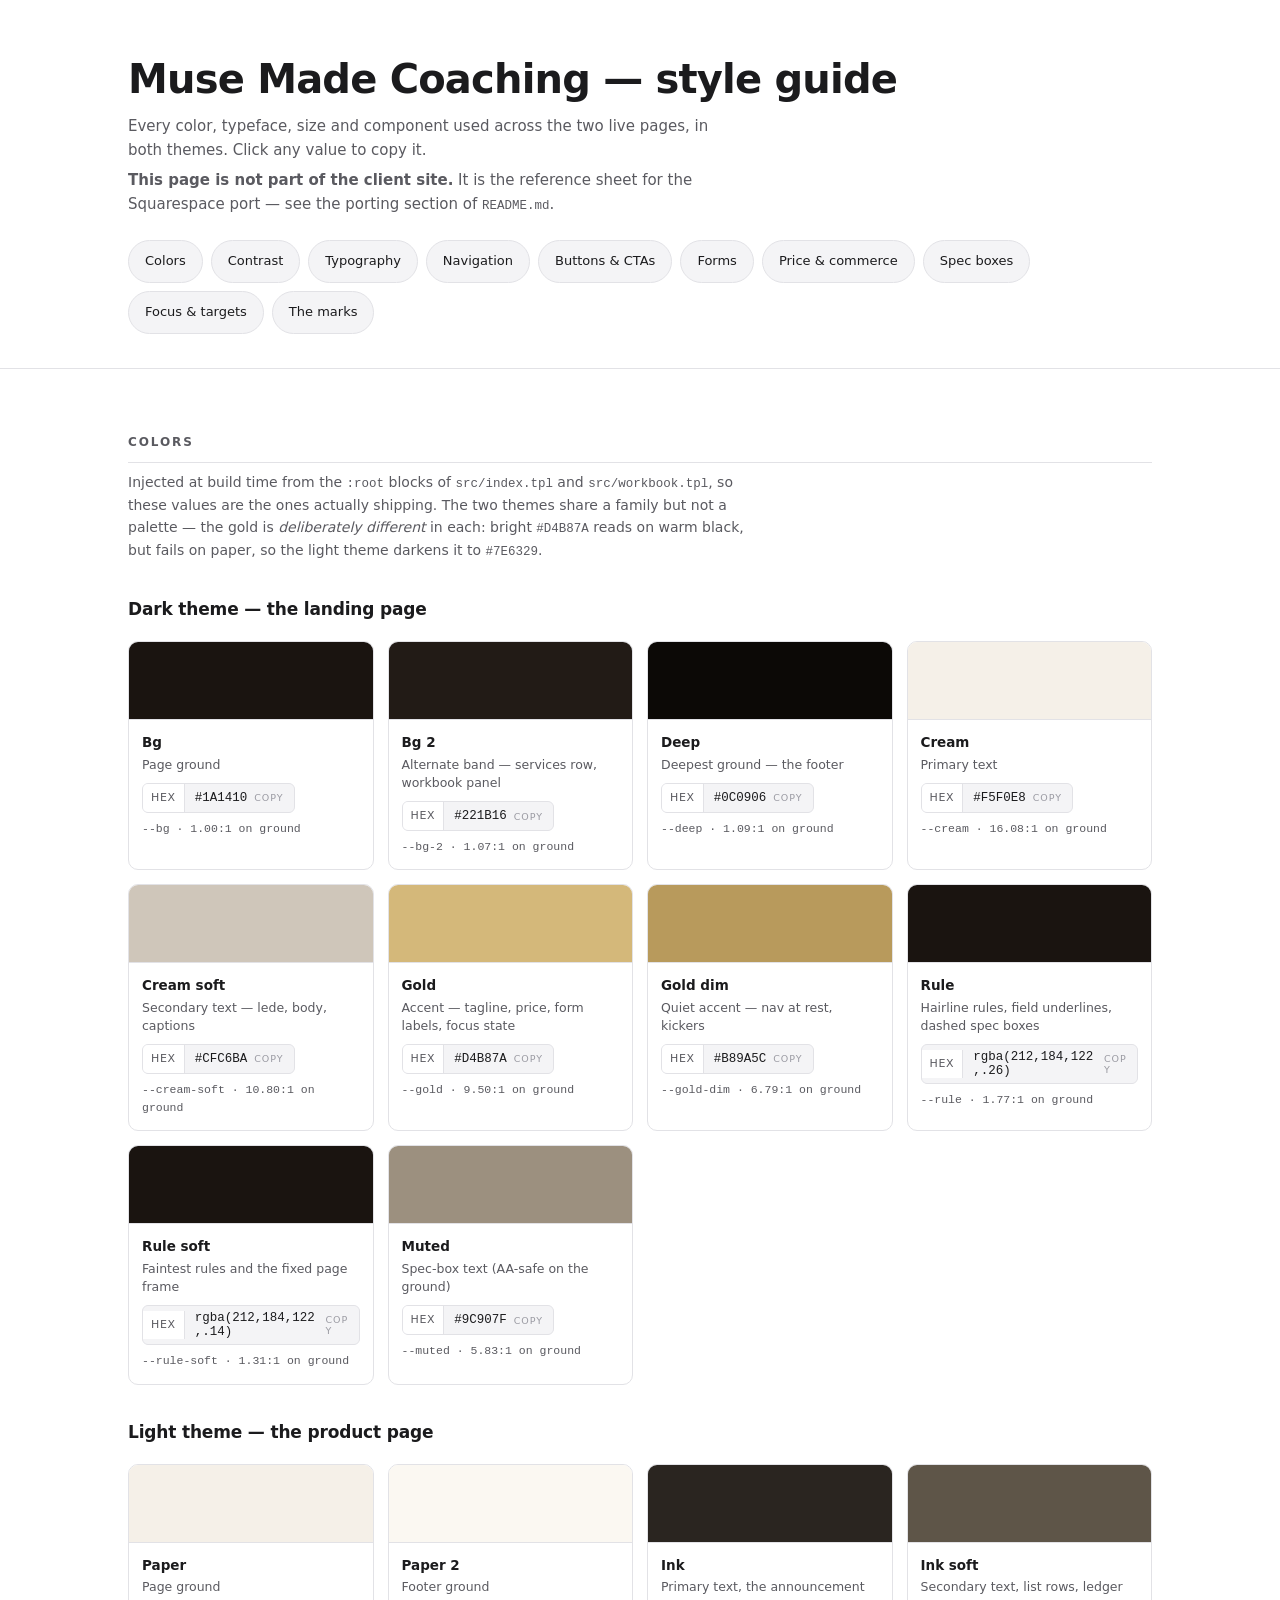
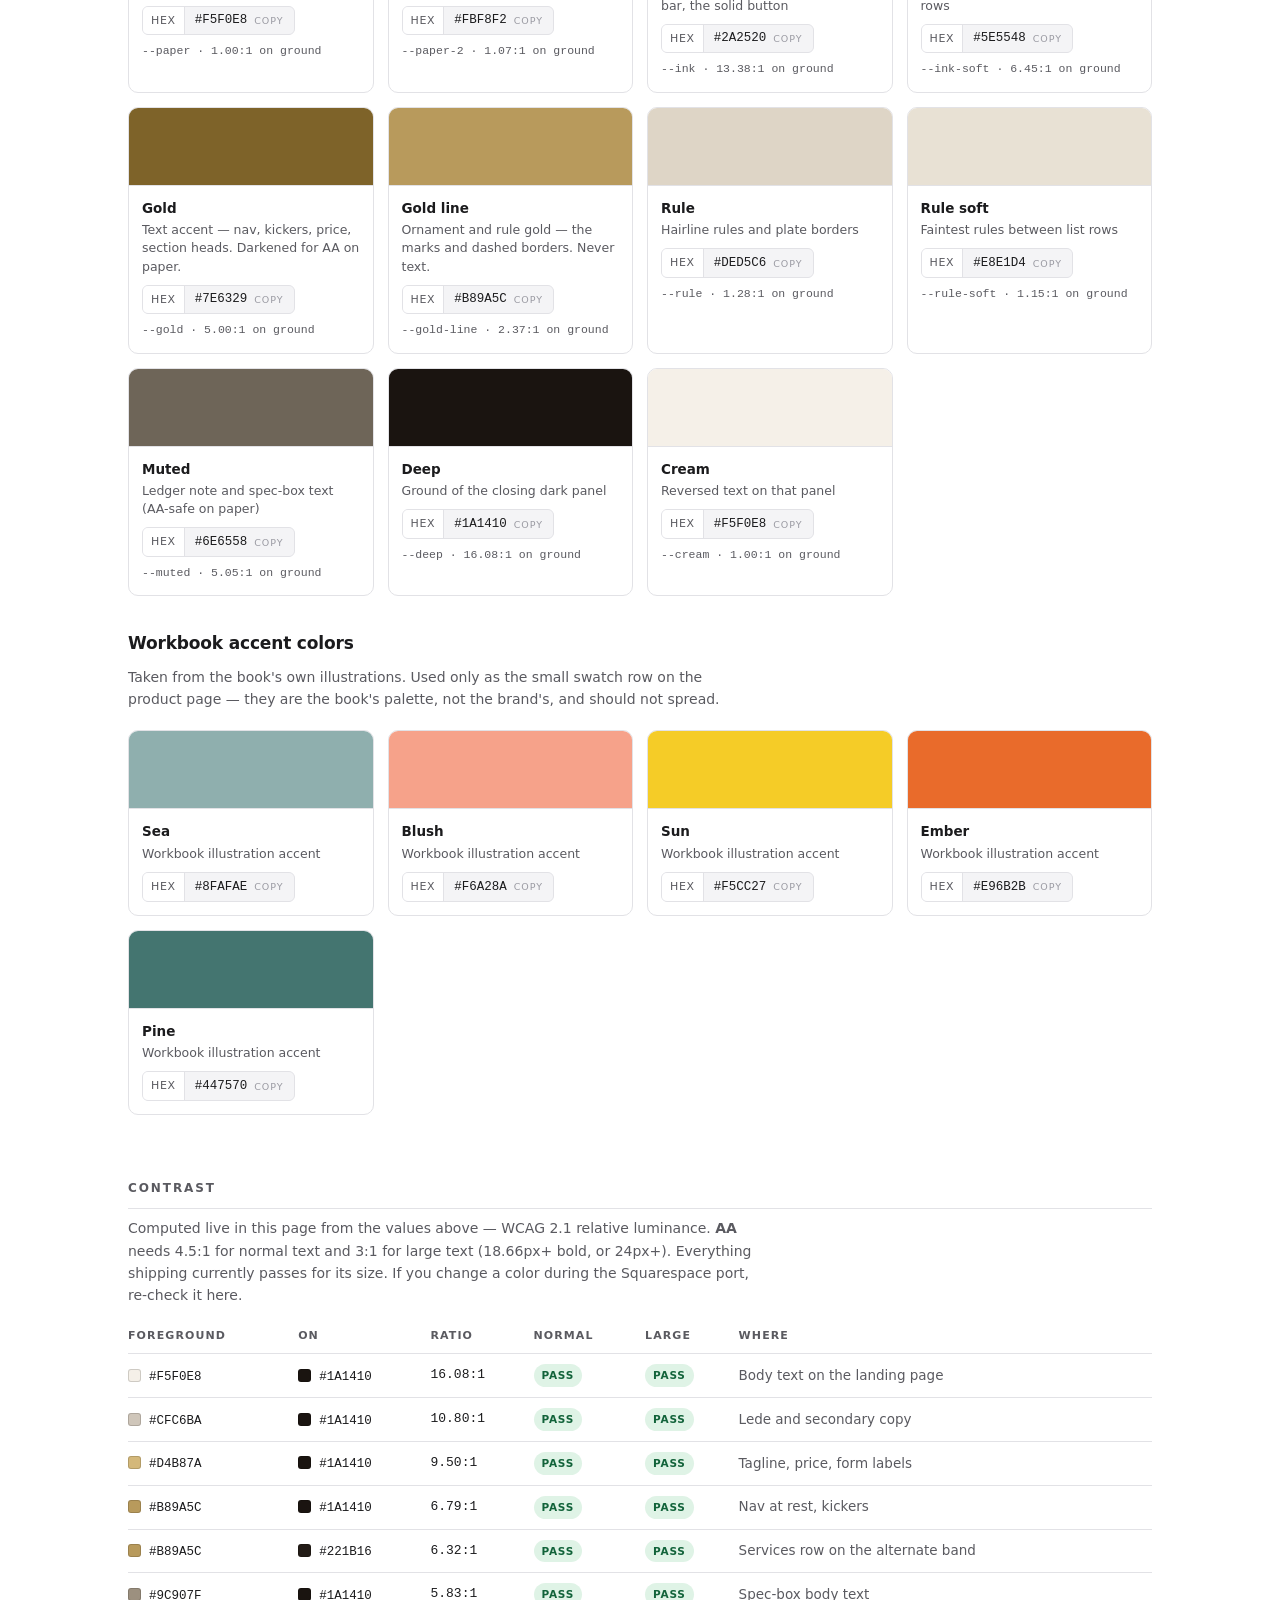
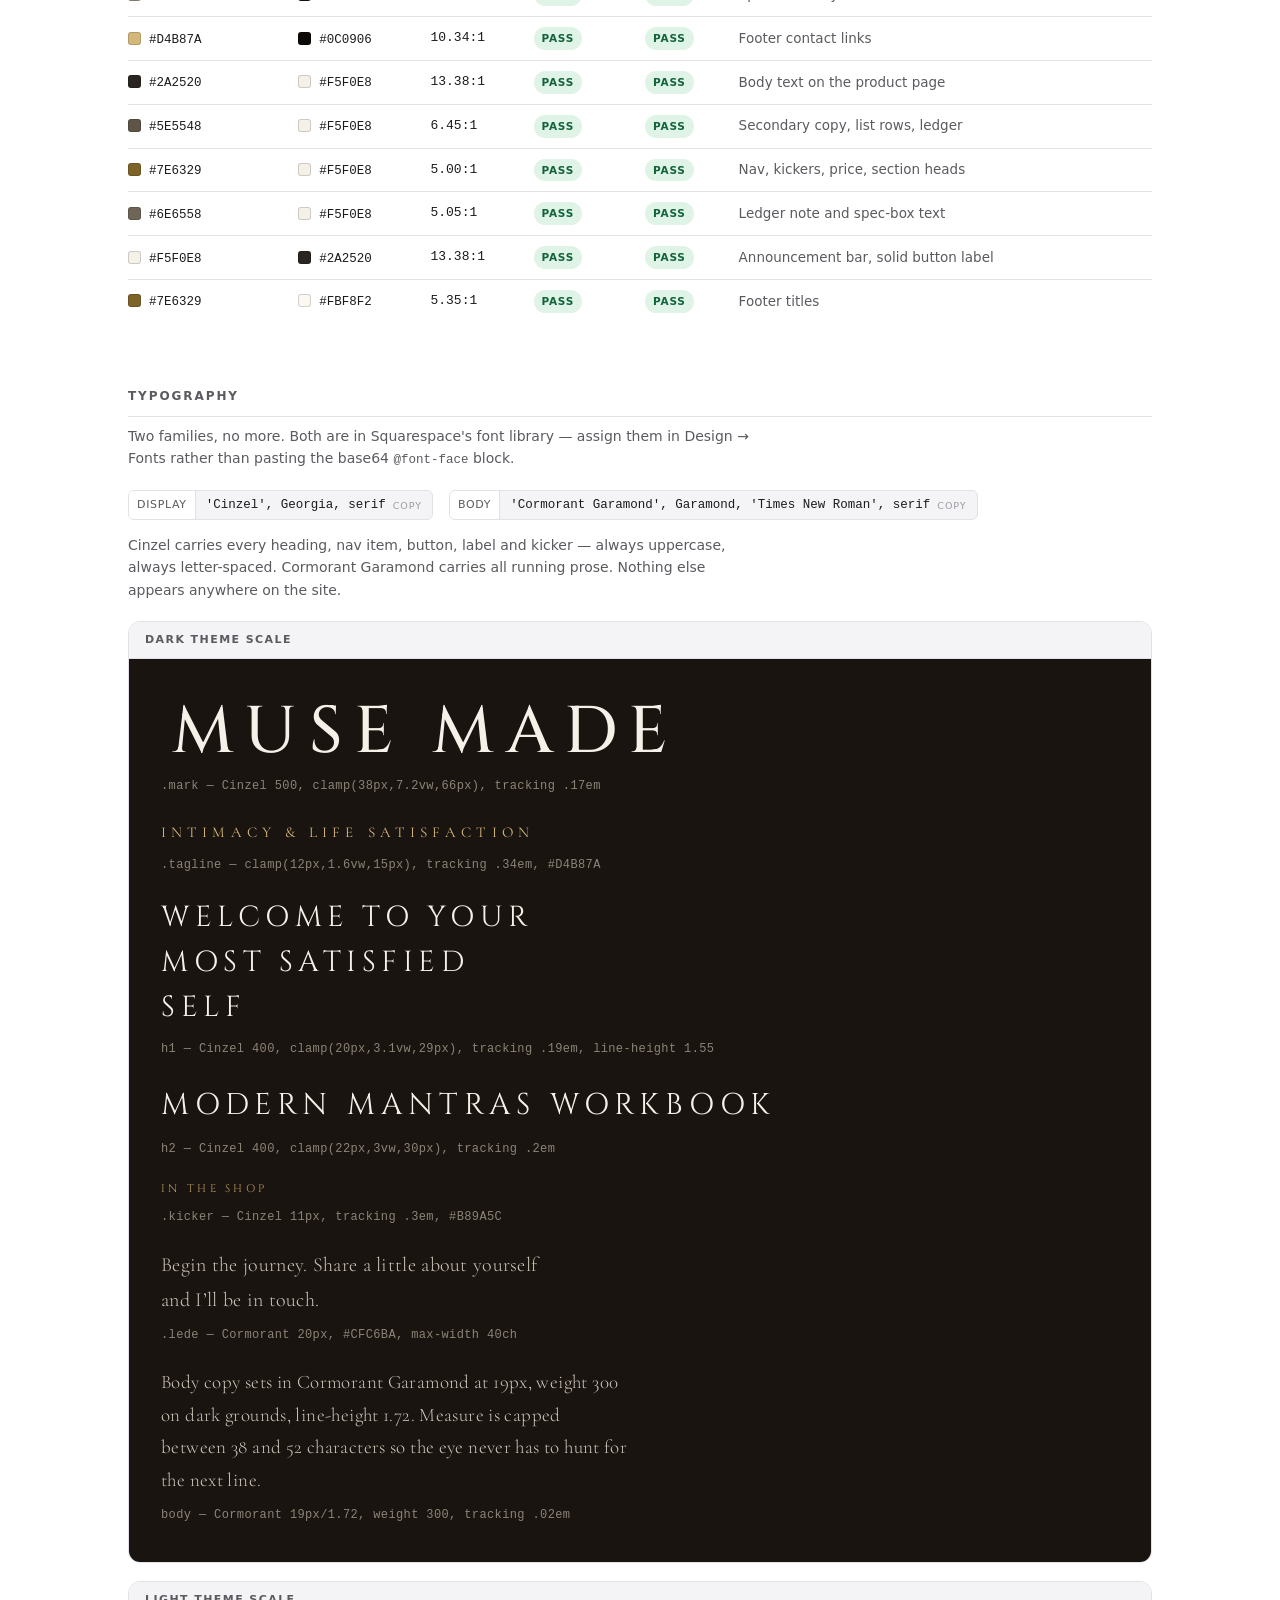
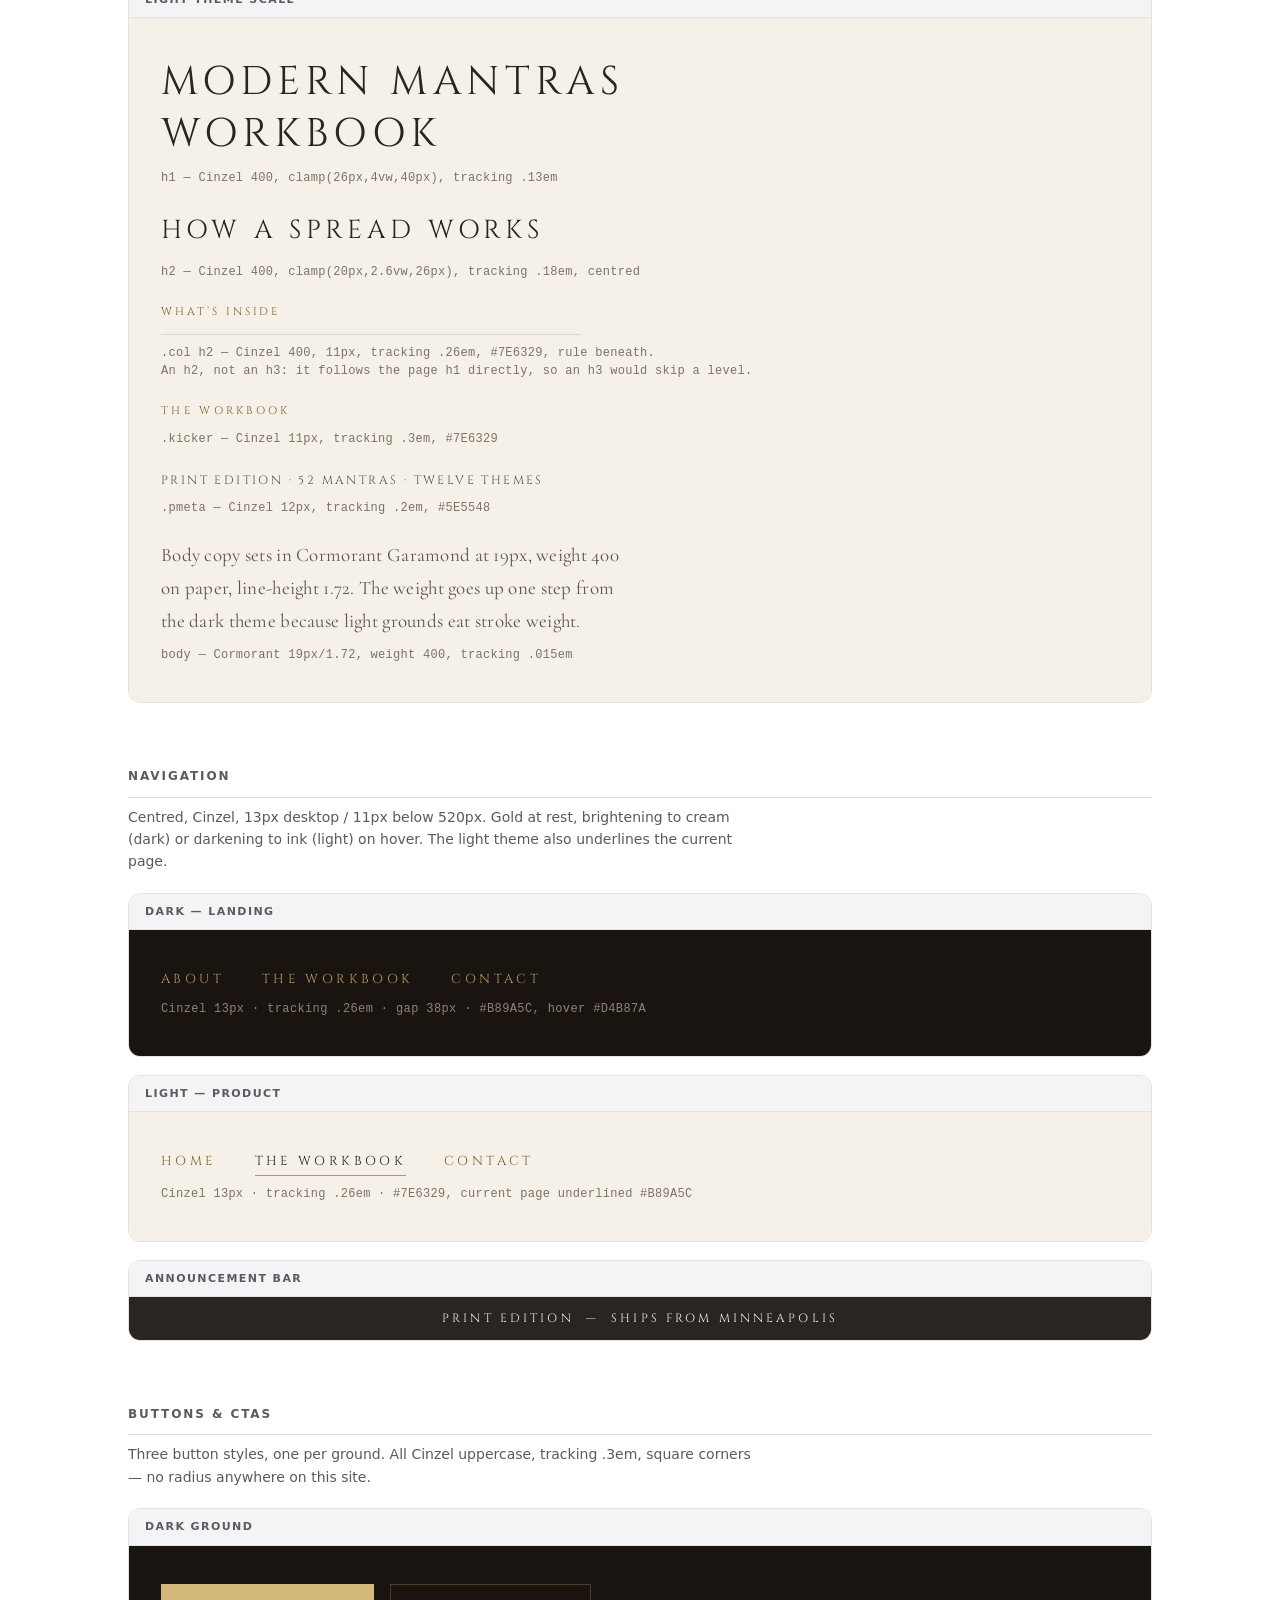
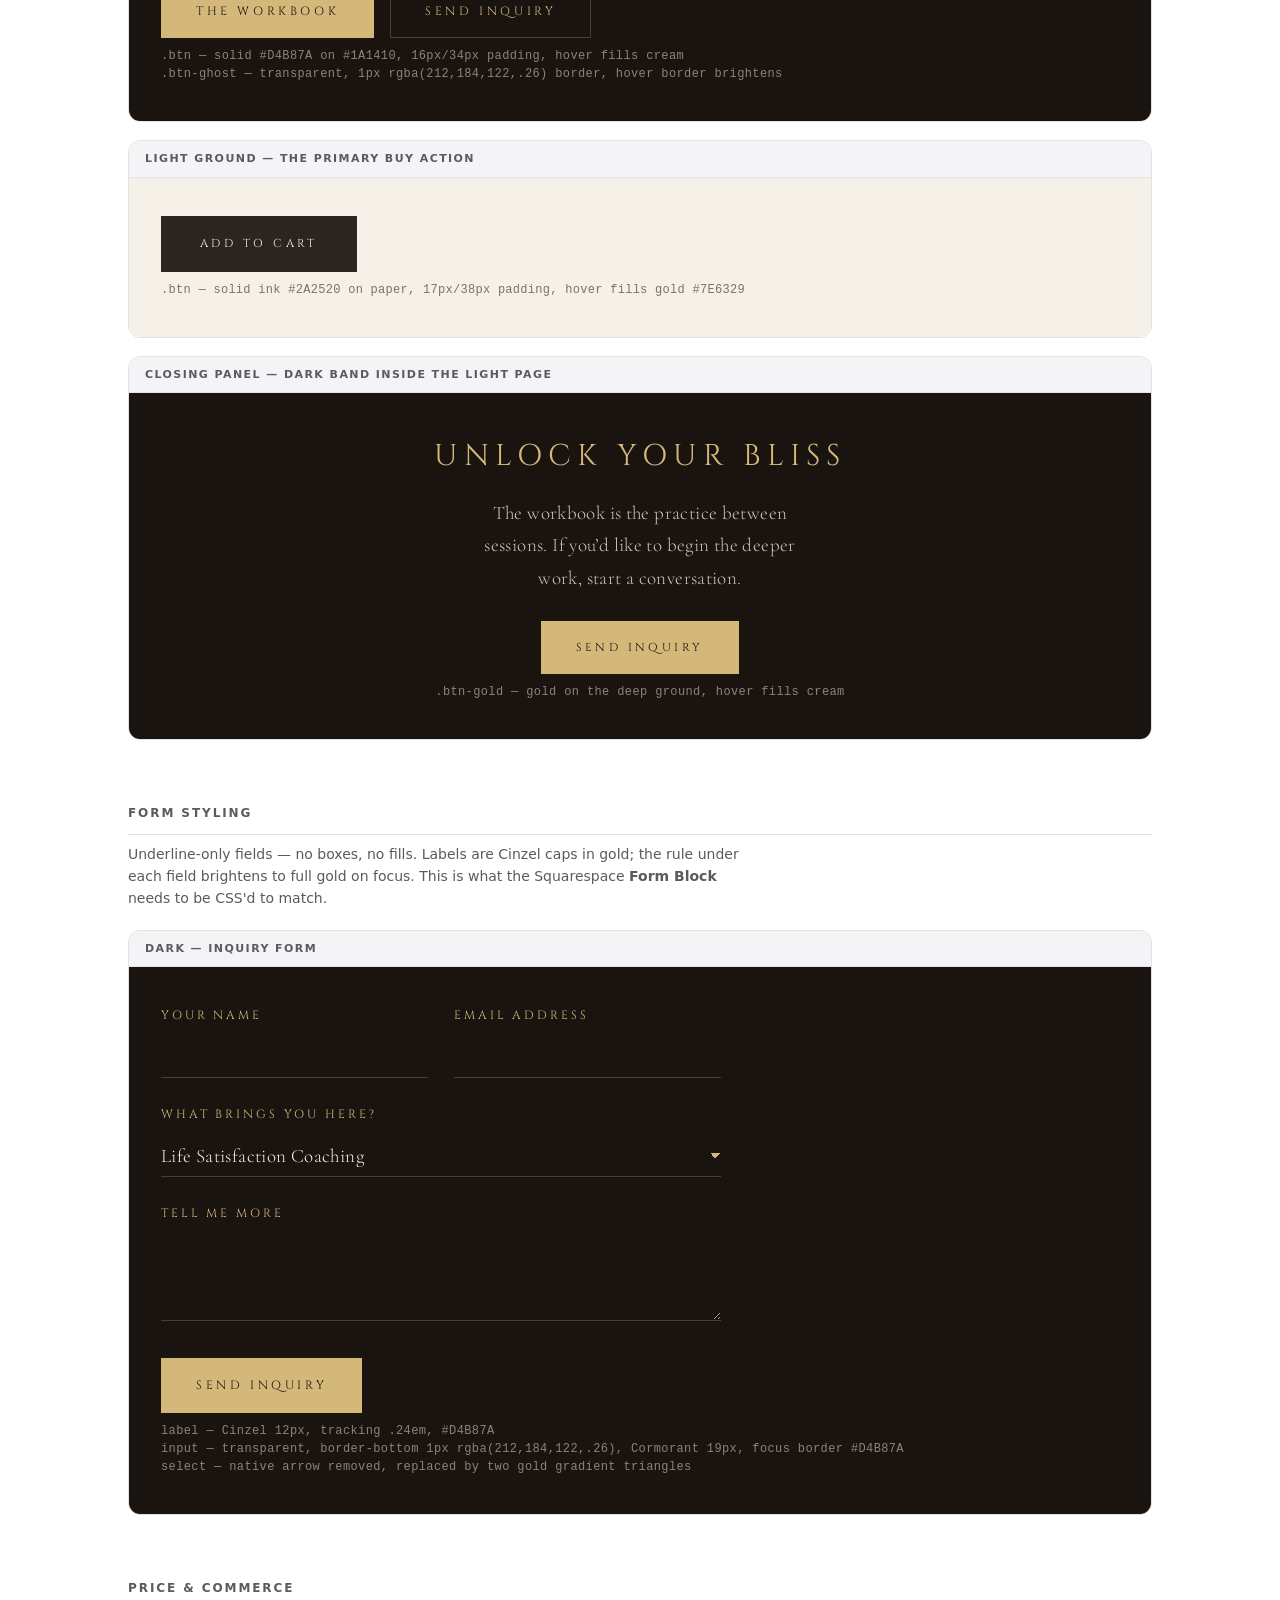
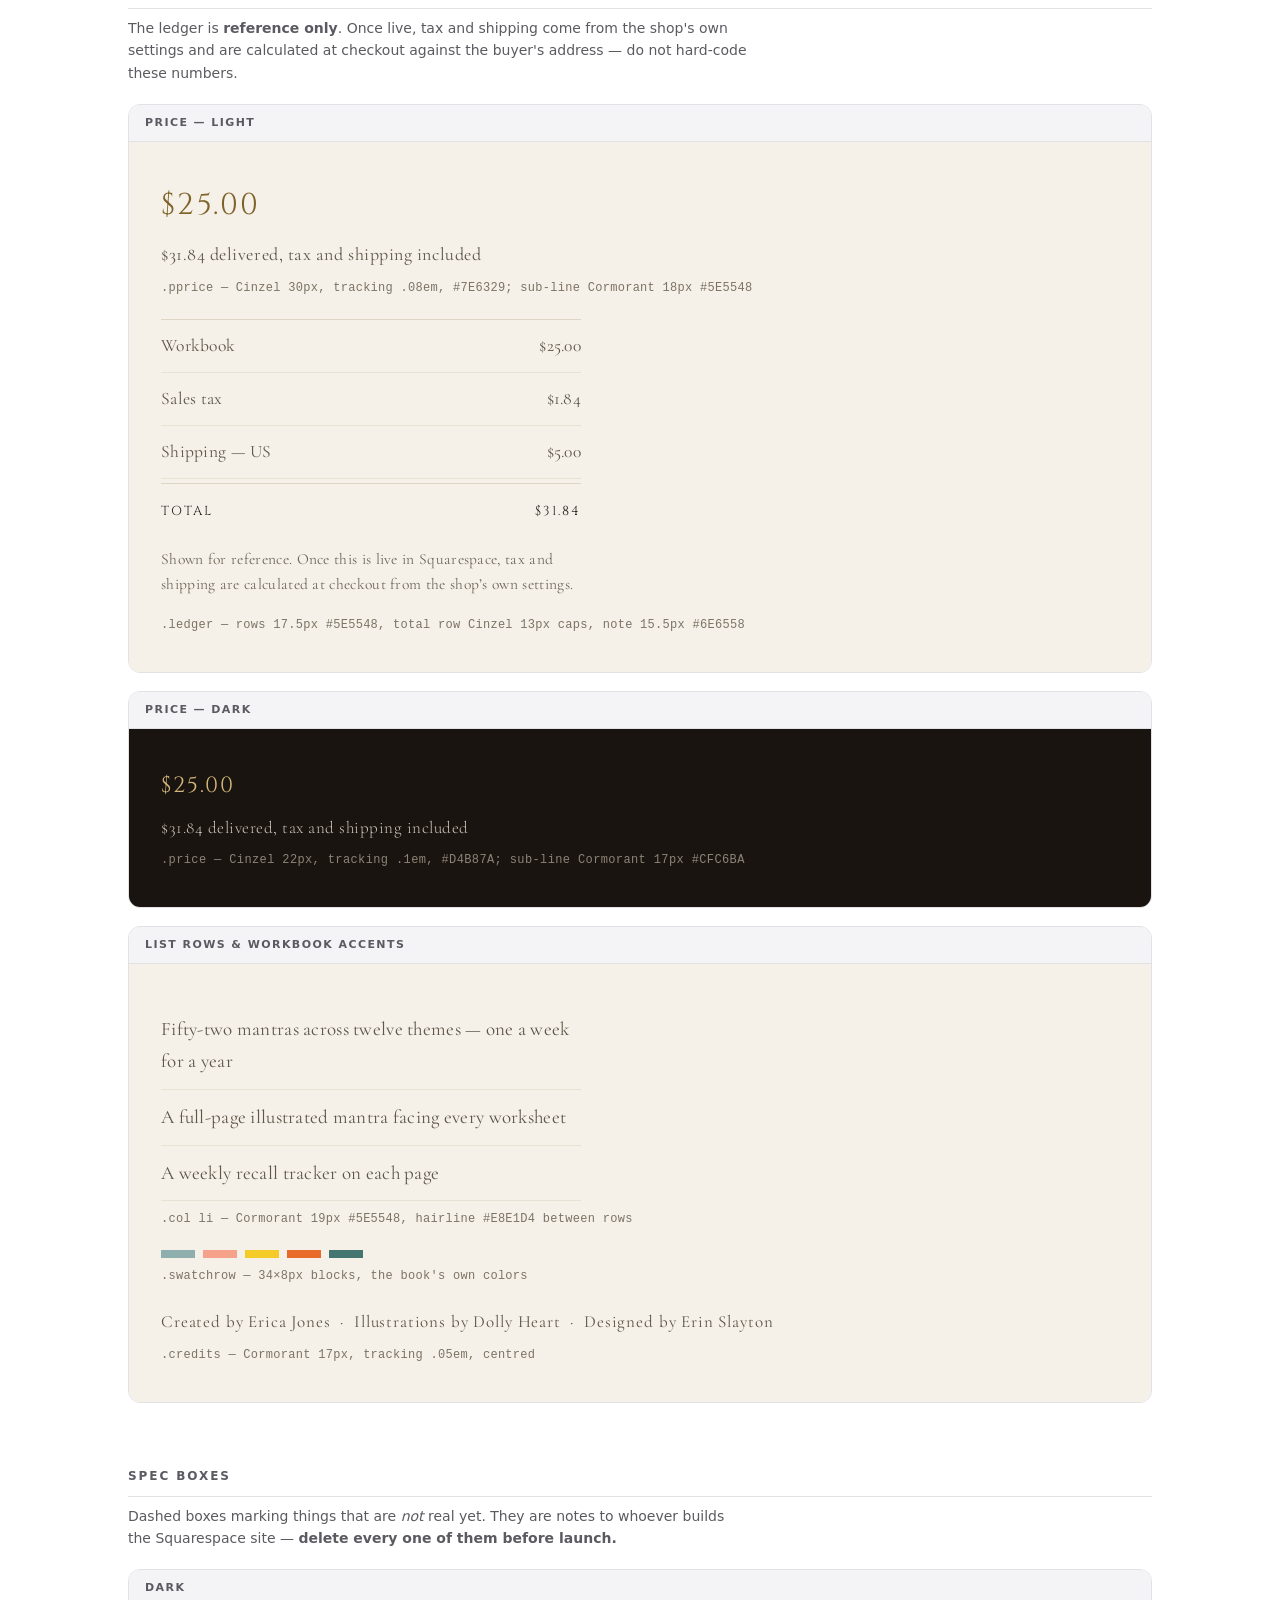
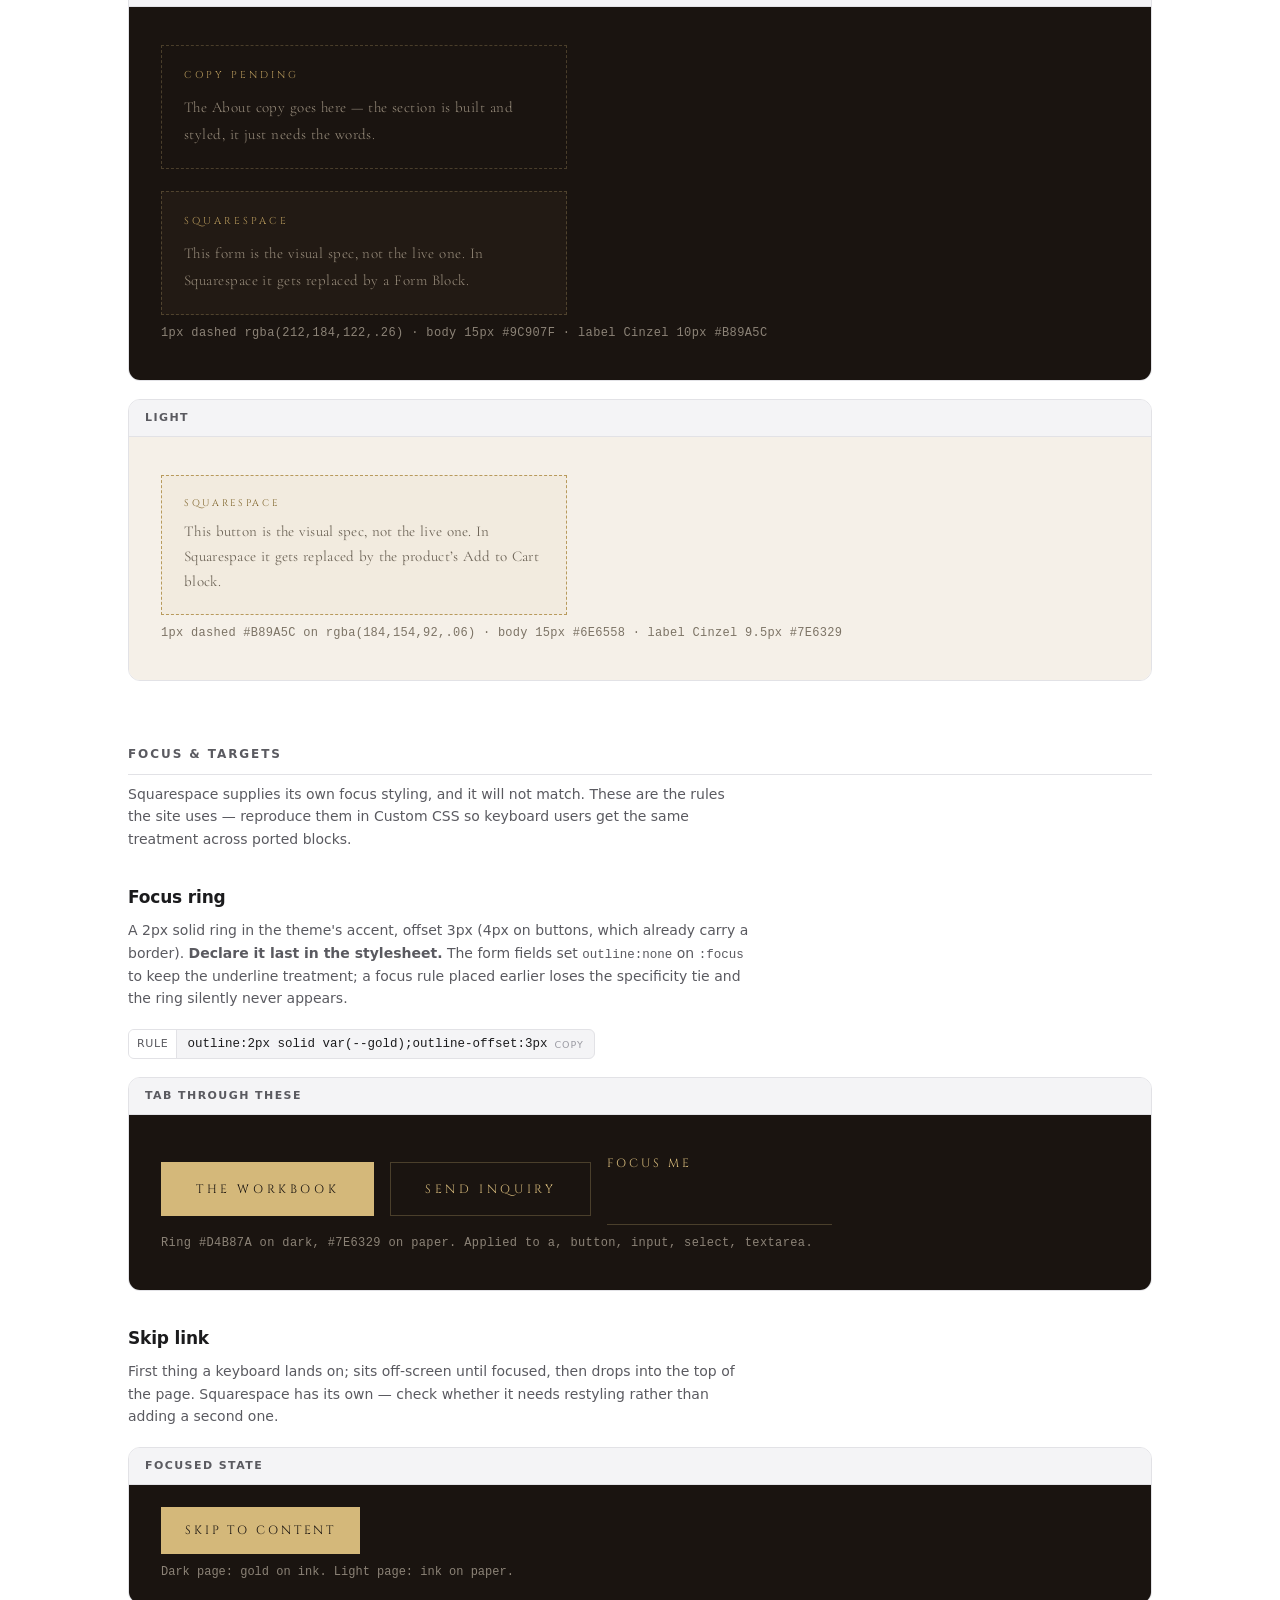
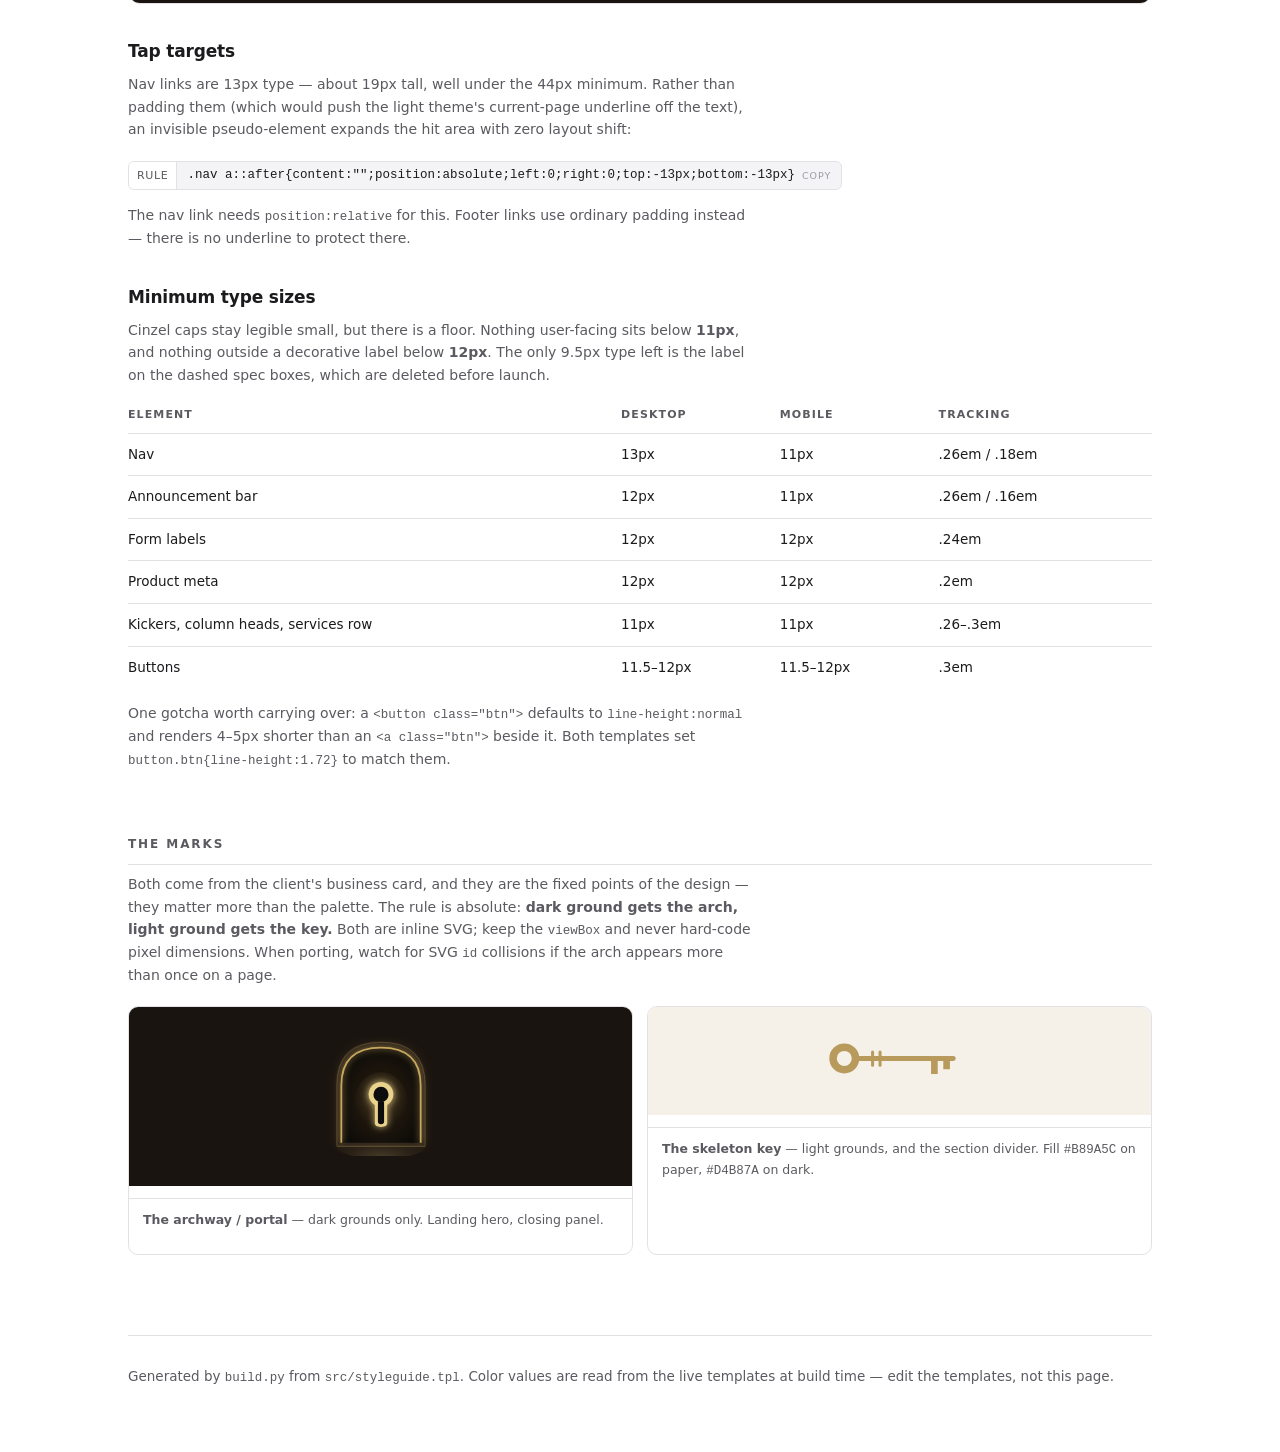
==== commit 7fc7a77f: "feat: styleguide page, Squarespace port guide, a11y and responsive fixes Placeholder copy that addre" ====
--- a/styleguide.html
+++ b/styleguide.html
@@ -39,7 +39,7 @@
 
 .toc{display:flex;flex-wrap:wrap;gap:8px;margin:24px 0 0}
 .toc a{text-decoration:none;color:var(--doc-ink);background:var(--doc-chip);
-  border:1px solid var(--doc-rule);border-radius:999px;padding:6px 14px;font-size:13px;transition:.15s}
+  border:1px solid var(--doc-rule);border-radius:999px;padding:10px 16px;font-size:13px;transition:.15s}
 .toc a:hover,.toc a:focus-visible{background:var(--doc-ink);color:#fff;border-color:var(--doc-ink)}
 
 h2.sec{font-size:12px;letter-spacing:.16em;text-transform:uppercase;color:var(--doc-soft);
@@ -68,9 +68,14 @@
 .sw .nm{font-weight:600;font-size:13.5px;margin:0 0 2px}
 .sw .role{color:var(--doc-soft);font-size:12.5px;margin:0 0 9px;line-height:1.45}
 .sw .var{display:block;color:var(--doc-soft);font-size:11.5px;margin:7px 0 0}
+/* rgba() values are long enough to overhang a 232px card and clip the copy
+   affordance; let them wrap inside the chip instead of shrinking the type */
+.sw .val{max-width:100%}
+.sw .copy{min-width:0;white-space:normal;word-break:break-word;text-align:left}
 
 /* ---------- contrast table ---------- */
-.ctab{width:100%;border-collapse:collapse;margin:16px 0 0;font-size:13.5px}
+.tablewrap{overflow-x:auto;margin:16px 0 0;-webkit-overflow-scrolling:touch}
+.ctab{width:100%;min-width:560px;border-collapse:collapse;font-size:13.5px}
 .ctab th{text-align:left;font-size:11px;letter-spacing:.1em;text-transform:uppercase;color:var(--doc-soft);
   border-bottom:1px solid var(--doc-rule);padding:0 12px 9px 0;font-weight:600}
 .ctab td{border-bottom:1px solid var(--doc-rule);padding:10px 12px 10px 0;vertical-align:middle}
@@ -132,7 +137,7 @@
 .sg-d .btn:hover{background:#F5F0E8;border-color:#F5F0E8}
 .sg-d .btn-ghost{background:transparent;color:#D4B87A;border-color:rgba(212,184,122,.26)}
 .sg-d .btn-ghost:hover{background:transparent;color:#F5F0E8;border-color:#D4B87A}
-.sg-d label{display:block;font-family:'Cinzel',Georgia,serif;font-size:10.5px;letter-spacing:.28em;
+.sg-d label{display:block;font-family:'Cinzel',Georgia,serif;font-size:12px;letter-spacing:.24em;
   text-transform:uppercase;color:#D4B87A;margin-bottom:10px}
 .sg-d input,.sg-d select,.sg-d textarea{width:100%;background:transparent;border:0;
   border-bottom:1px solid rgba(212,184,122,.26);color:#F5F0E8;
@@ -162,8 +167,9 @@
   font-size:clamp(26px,4vw,40px);line-height:1.3;letter-spacing:.13em;margin:0}
 .sg-l h2{font-family:'Cinzel',Georgia,serif;font-weight:400;text-transform:uppercase;
   font-size:clamp(20px,2.6vw,26px);letter-spacing:.18em;margin:0}
-.sg-l h3{font-family:'Cinzel',Georgia,serif;font-weight:400;font-size:11px;letter-spacing:.26em;
-  text-transform:uppercase;color:#7E6329;margin:0;padding-bottom:12px;border-bottom:1px solid #DED5C6}
+.sg-l .colhead{font-family:'Cinzel',Georgia,serif;font-weight:400;font-size:11px;letter-spacing:.26em;
+  text-transform:uppercase;text-align:left;color:#7E6329;margin:0;padding-bottom:12px;
+  border-bottom:1px solid #DED5C6}
 .sg-l .kicker{font-family:'Cinzel',Georgia,serif;font-size:11px;letter-spacing:.3em;
   text-transform:uppercase;color:#7E6329;margin:0}
 .sg-l .nav{display:flex;gap:38px;font-family:'Cinzel',Georgia,serif;font-size:13px;
@@ -172,8 +178,8 @@
   padding-bottom:2px;transition:.2s}
 .sg-l .nav a:hover,.sg-l .nav a.on{color:#2A2520;border-color:#B89A5C}
 .sg-l .notice{background:#2A2520;color:#F5F0E8;text-align:center;padding:11px 20px;
-  font-family:'Cinzel',Georgia,serif;font-size:10.5px;letter-spacing:.3em;text-transform:uppercase}
-.sg-l .pmeta{font-family:'Cinzel',Georgia,serif;font-size:10.5px;letter-spacing:.24em;
+  font-family:'Cinzel',Georgia,serif;font-size:12px;letter-spacing:.26em;text-transform:uppercase}
+.sg-l .pmeta{font-family:'Cinzel',Georgia,serif;font-size:12px;letter-spacing:.2em;
   text-transform:uppercase;color:#5E5548;margin:0}
 .sg-l .pprice{font-family:'Cinzel',Georgia,serif;font-size:30px;letter-spacing:.08em;color:#7E6329;margin:0}
 .sg-l .pprice span{font-family:'Cormorant Garamond',Garamond,serif;font-size:18px;letter-spacing:.03em;
@@ -212,6 +218,16 @@
 footer.doc{border-top:1px solid var(--doc-rule);margin-top:80px;padding:30px 0 70px;
   color:var(--doc-soft);font-size:13.5px}
 
+/* the specimens must actually demonstrate the focus rule they document,
+   and like the real templates this has to come last to win the tie */
+.sg-d a:focus-visible,.sg-d button:focus-visible,.sg-d input:focus-visible,
+.sg-d select:focus-visible,.sg-d textarea:focus-visible{outline:2px solid #D4B87A;outline-offset:3px}
+.sg-d .btn:focus-visible{outline-offset:4px}
+.sg-l a:focus-visible,.sg-l button:focus-visible{outline:2px solid #7E6329;outline-offset:3px}
+.sg-l .btn:focus-visible{outline-offset:4px}
+.sg-d button.btn,.sg-l button.btn{line-height:1.72}
+
+@media(prefers-reduced-motion:reduce){html{scroll-behavior:auto}}
 @media print{.toc,.copy::after{display:none}}
 </style>
 </head>
@@ -233,6 +249,7 @@
       <a href="#forms">Forms</a>
       <a href="#commerce">Price &amp; commerce</a>
       <a href="#notes">Spec boxes</a>
+      <a href="#a11y">Focus &amp; targets</a>
       <a href="#marks">The marks</a>
     </nav>
   </div>
@@ -265,10 +282,10 @@
    <b>AA</b> needs 4.5:1 for normal text and 3:1 for large text (18.66px+ bold, or 24px+).
    Everything shipping currently passes for its size. If you change a color during the
    Squarespace port, re-check it here.</p>
-<table class="ctab" id="ctab">
+<div class="tablewrap"><table class="ctab" id="ctab">
   <thead><tr><th>Foreground</th><th>On</th><th>Ratio</th><th>Normal</th><th>Large</th><th>Where</th></tr></thead>
   <tbody></tbody>
-</table>
+</table></div>
 
 <!-- ==================== TYPOGRAPHY ==================== -->
 <h2 class="sec" id="type">Typography</h2>
@@ -301,9 +318,9 @@
   <div class="stage light sg-l specstack">
     <div><h1>Modern Mantras<br>Workbook</h1><p class="caption">h1 — Cinzel 400, clamp(26px,4vw,40px), tracking .13em</p></div>
     <div><h2>How a spread works</h2><p class="caption">h2 — Cinzel 400, clamp(20px,2.6vw,26px), tracking .18em, centred</p></div>
-    <div><h3 style="max-width:420px">What&rsquo;s inside</h3><p class="caption">h3 — Cinzel 400, 11px, tracking .26em, #7E6329, rule beneath</p></div>
+    <div><h2 class="colhead" style="max-width:420px">What&rsquo;s inside</h2><p class="caption">.col h2 — Cinzel 400, 11px, tracking .26em, #7E6329, rule beneath.<br>An h2, not an h3: it follows the page h1 directly, so an h3 would skip a level.</p></div>
     <div><p class="kicker">The Workbook</p><p class="caption">.kicker — Cinzel 11px, tracking .3em, #7E6329</p></div>
-    <div><p class="pmeta">Print edition &middot; 52 mantras &middot; Twelve themes</p><p class="caption">.pmeta — Cinzel 10.5px, tracking .24em, #5E5548</p></div>
+    <div><p class="pmeta">Print edition &middot; 52 mantras &middot; Twelve themes</p><p class="caption">.pmeta — Cinzel 12px, tracking .2em, #5E5548</p></div>
     <div><p class="blurb" style="max-width:52ch">Body copy sets in Cormorant Garamond at 19px, weight 400 on paper, line-height 1.72. The weight goes up one step from the dark theme because light grounds eat stroke weight.</p><p class="caption">body — Cormorant 19px/1.72, weight 400, tracking .015em</p></div>
   </div>
 </div>
@@ -346,8 +363,8 @@
   <div class="bar">Dark ground</div>
   <div class="stage dark sg-d">
     <div class="specrow">
-      <a class="btn" href="#buttons">Send Inquiry</a>
-      <a class="btn btn-ghost" href="#buttons">The Workbook</a>
+      <a class="btn" href="#buttons">The Workbook</a>
+      <a class="btn btn-ghost" href="#buttons">Send Inquiry</a>
     </div>
     <p class="caption">.btn — solid #D4B87A on #1A1410, 16px/34px padding, hover fills cream<br>
        .btn-ghost — transparent, 1px rgba(212,184,122,.26) border, hover border brightens</p>
@@ -400,7 +417,7 @@
       <div><label for="sg-m">Tell me more</label><textarea id="sg-m" rows="3"></textarea></div>
       <div><a class="btn" href="#forms">Send Inquiry</a></div>
     </div>
-    <p class="caption">label — Cinzel 10.5px, tracking .28em, #D4B87A<br>
+    <p class="caption">label — Cinzel 12px, tracking .24em, #D4B87A<br>
        input — transparent, border-bottom 1px rgba(212,184,122,.26), Cormorant 19px, focus border #D4B87A<br>
        select — native arrow removed, replaced by two gold gradient triangles</p>
   </div>
@@ -482,6 +499,77 @@
     <p class="caption">1px dashed #B89A5C on rgba(184,154,92,.06) · body 15px #6E6558 · label Cinzel 9.5px #7E6329</p>
   </div>
 </div>
+
+<!-- ==================== A11Y ==================== -->
+<h2 class="sec" id="a11y">Focus &amp; targets</h2>
+<p class="note">Squarespace supplies its own focus styling, and it will not match. These are
+   the rules the site uses — reproduce them in Custom CSS so keyboard users get the same
+   treatment across ported blocks.</p>
+
+<h3 class="sub">Focus ring</h3>
+<p class="note">A 2px solid ring in the theme's accent, offset 3px (4px on buttons, which
+   already carry a border). <b>Declare it last in the stylesheet.</b> The form fields set
+   <code>outline:none</code> on <code>:focus</code> to keep the underline treatment; a focus
+   rule placed earlier loses the specificity tie and the ring silently never appears.</p>
+<div class="specrow" style="margin:14px 0 0">
+  <span class="val"><b>rule</b><button class="copy">outline:2px solid var(--gold);outline-offset:3px</button></span>
+</div>
+
+<div class="panel">
+  <div class="bar">Tab through these</div>
+  <div class="stage dark sg-d">
+    <div class="specrow">
+      <a class="btn" href="#a11y">The Workbook</a>
+      <a class="btn btn-ghost" href="#a11y">Send Inquiry</a>
+      <span style="min-width:180px"><label for="sg-f">Focus me</label><input id="sg-f" type="text"></span>
+    </div>
+    <p class="caption">Ring #D4B87A on dark, #7E6329 on paper. Applied to a, button, input, select, textarea.</p>
+  </div>
+</div>
+
+<h3 class="sub">Skip link</h3>
+<p class="note">First thing a keyboard lands on; sits off-screen until focused, then drops into
+   the top of the page. Squarespace has its own — check whether it needs restyling rather than
+   adding a second one.</p>
+<div class="panel">
+  <div class="bar">Focused state</div>
+  <div class="stage dark" style="padding:22px 32px">
+    <a href="#a11y" style="display:inline-block;background:#D4B87A;color:#1A1410;text-decoration:none;
+       font-family:'Cinzel',Georgia,serif;font-size:12px;letter-spacing:.24em;text-transform:uppercase;
+       padding:14px 24px">Skip to content</a>
+    <p class="caption" style="color:#8C8377">Dark page: gold on ink. Light page: ink on paper.</p>
+  </div>
+</div>
+
+<h3 class="sub">Tap targets</h3>
+<p class="note">Nav links are 13px type — about 19px tall, well under the 44px minimum. Rather
+   than padding them (which would push the light theme's current-page underline off the text),
+   an invisible pseudo-element expands the hit area with zero layout shift:</p>
+<div class="specrow" style="margin:14px 0 0">
+  <span class="val"><b>rule</b><button class="copy">.nav a::after{content:"";position:absolute;left:0;right:0;top:-13px;bottom:-13px}</button></span>
+</div>
+<p class="note" style="margin-top:14px">The nav link needs <code>position:relative</code> for
+   this. Footer links use ordinary padding instead — there is no underline to protect there.</p>
+
+<h3 class="sub">Minimum type sizes</h3>
+<p class="note">Cinzel caps stay legible small, but there is a floor. Nothing user-facing sits
+   below <b>11px</b>, and nothing outside a decorative label below <b>12px</b>. The only 9.5px
+   type left is the label on the dashed spec boxes, which are deleted before launch.</p>
+<div class="tablewrap"><table class="ctab">
+  <thead><tr><th>Element</th><th>Desktop</th><th>Mobile</th><th>Tracking</th></tr></thead>
+  <tbody>
+    <tr><td>Nav</td><td>13px</td><td>11px</td><td>.26em / .18em</td></tr>
+    <tr><td>Announcement bar</td><td>12px</td><td>11px</td><td>.26em / .16em</td></tr>
+    <tr><td>Form labels</td><td>12px</td><td>12px</td><td>.24em</td></tr>
+    <tr><td>Product meta</td><td>12px</td><td>12px</td><td>.2em</td></tr>
+    <tr><td>Kickers, column heads, services row</td><td>11px</td><td>11px</td><td>.26–.3em</td></tr>
+    <tr><td>Buttons</td><td>11.5–12px</td><td>11.5–12px</td><td>.3em</td></tr>
+  </tbody>
+</table></div>
+<p class="note" style="margin-top:14px">One gotcha worth carrying over: a
+   <code>&lt;button class="btn"&gt;</code> defaults to <code>line-height:normal</code> and
+   renders 4–5px shorter than an <code>&lt;a class="btn"&gt;</code> beside it. Both templates
+   set <code>button.btn{line-height:1.72}</code> to match them.</p>
 
 <!-- ==================== MARKS ==================== -->
 <h2 class="sec" id="marks">The marks</h2>
@@ -565,7 +653,7 @@
 </div>
 
 <script>
-const IMG={};
+
 const TOKENS={"dark":{"bg":"#1A1410","bg-2":"#221B16","deep":"#0C0906","cream":"#F5F0E8","cream-soft":"#CFC6BA","gold":"#D4B87A","gold-dim":"#B89A5C","rule":"rgba(212,184,122,.26)","rule-soft":"rgba(212,184,122,.14)","muted":"#9C907F","maxw":"760px"},"light":{"paper":"#F5F0E8","paper-2":"#FBF8F2","ink":"#2A2520","ink-soft":"#5E5548","gold":"#7E6329","gold-line":"#B89A5C","rule":"#DED5C6","rule-soft":"#E8E1D4","muted":"#6E6558","deep":"#1A1410","cream":"#F5F0E8","maxw":"1120px"}};
 
 /* ---------- WCAG relative luminance ---------- */
